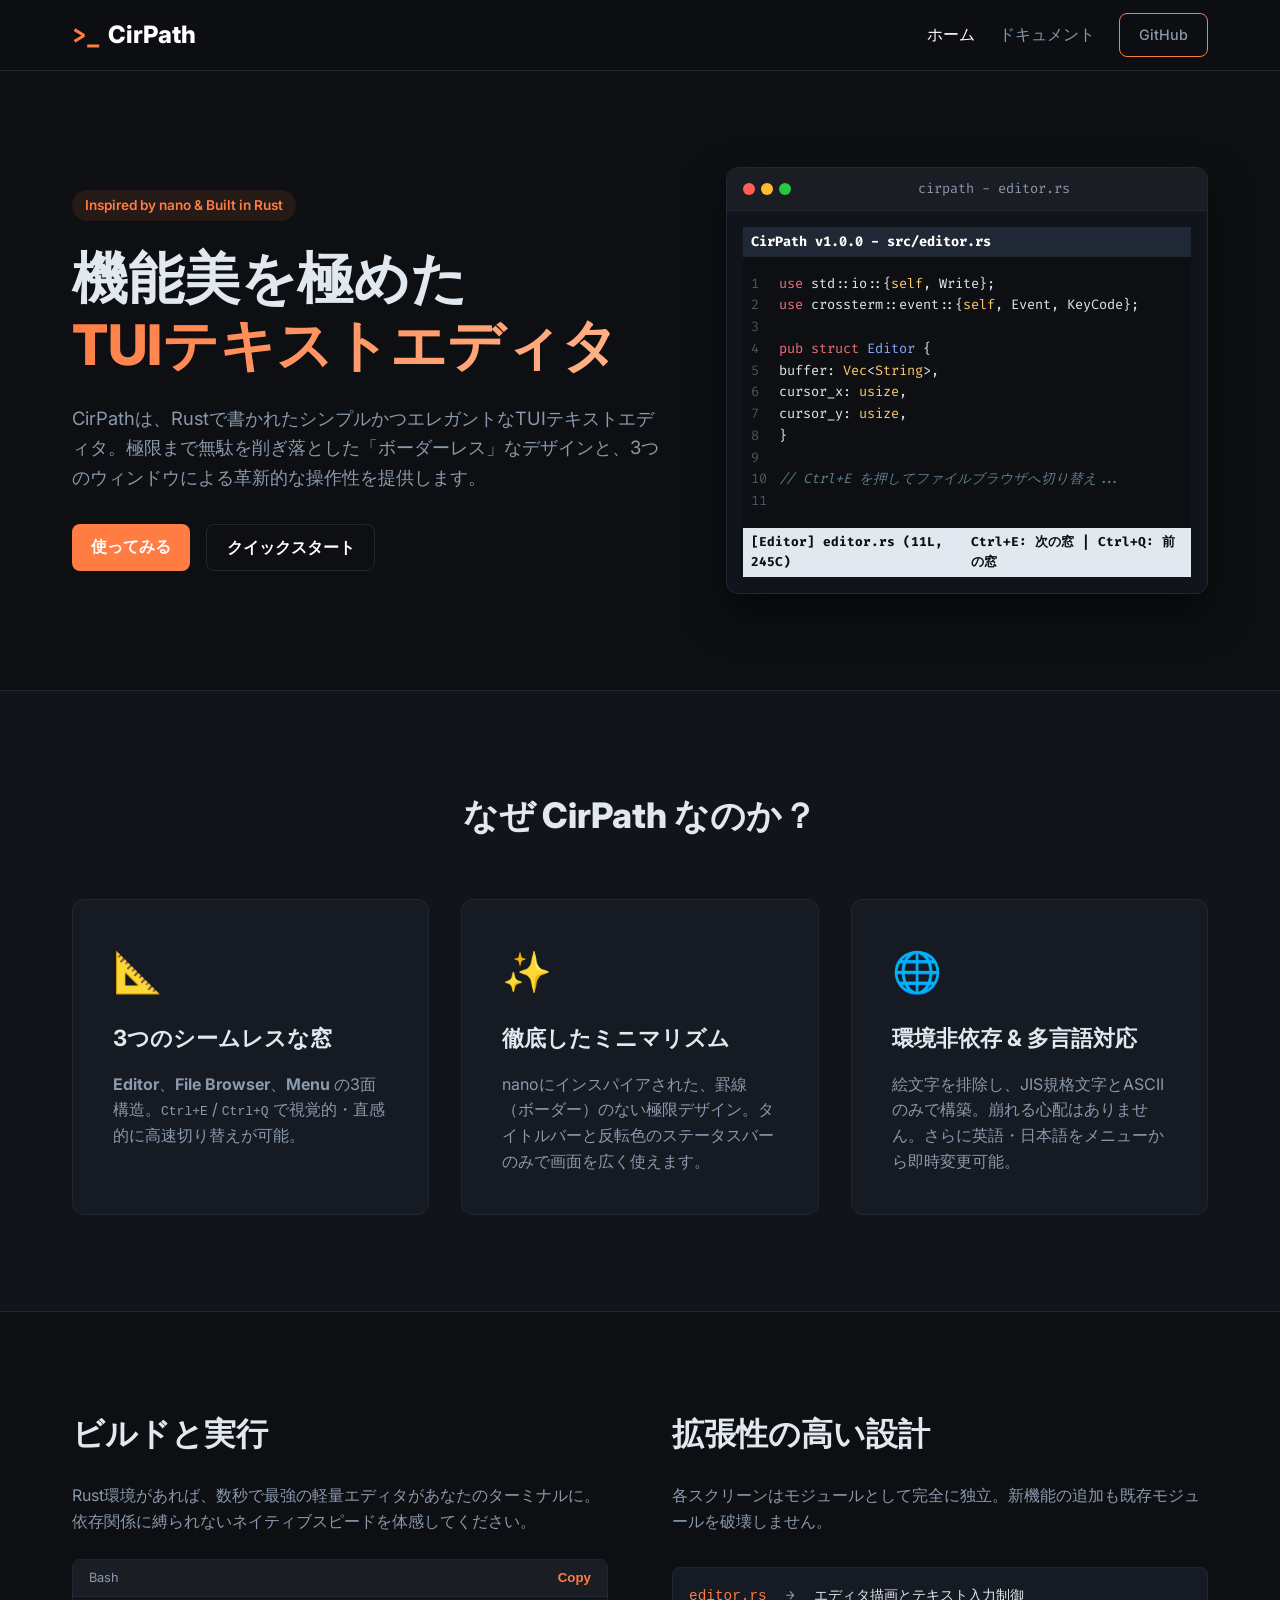
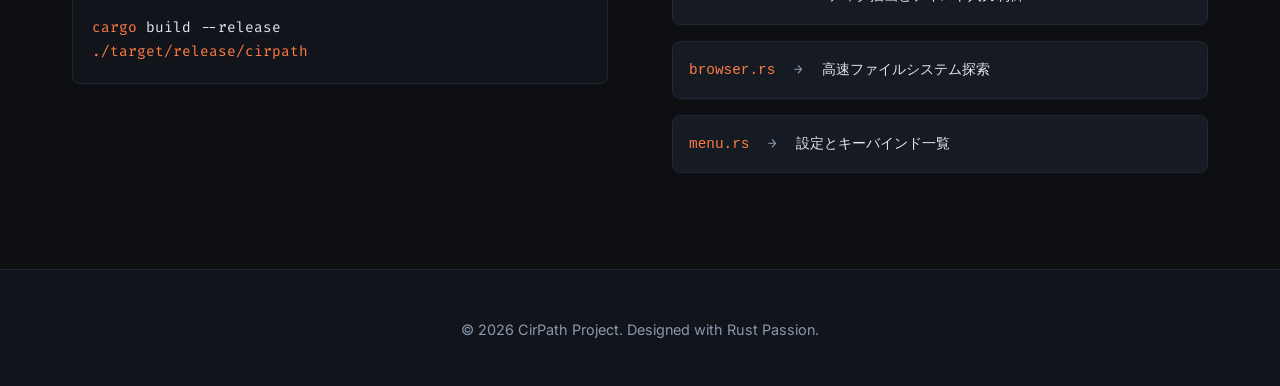
==== docs/index.html @ 00e8f572 "Add static docs site (HTML + CSS) Add a static documentation site for CirPath including landing and " ====
<!doctype html>
<html lang="ja">
    <head>
        <meta charset="UTF-8" />
        <meta name="viewport" content="width=device-width, initial-scale=1.0" />
        <title>CirPath - Minimalist Rust TUI Text Editor</title>
        <link rel="stylesheet" href="style.css" />
        <link rel="preconnect" href="https://fonts.googleapis.com" />
        <link rel="preconnect" href="https://fonts.gstatic.com" crossorigin />
        <link
            href="https://fonts.googleapis.com/css2?family=Fira+Code:wght@400;500;700&family=Inter:wght@300;400;600;800&display=swap"
            rel="stylesheet"
        />
    </head>
    <body>
        <header class="navbar">
            <div class="container nav-container">
                <a href="index.html" class="logo">
                    <span class="logo-accent">>_</span> CirPath
                </a>
                <nav class="nav-links">
                    <a href="index.html" class="active">ホーム</a>
                    <a href="docs.html">ドキュメント</a>
                    <a
                        href="https://github.com"
                        target="_blank"
                        class="btn btn-outline"
                        >GitHub</a
                    >
                </nav>
            </div>
        </header>

        <section class="hero">
            <div class="container hero-grid">
                <div class="hero-content">
                    <span class="badge">Inspired by nano & Built in Rust</span>
                    <h1>
                        機能美を極めた<br /><span class="gradient-text"
                            >TUIテキストエディタ</span
                        >
                    </h1>
                    <p class="hero-sub">
                        CirPathは、Rustで書かれたシンプルかつエレガントなTUIテキストエディタ。極限まで無駄を削ぎ落とした「ボーダーレス」なデザインと、3つのウィンドウによる革新的な操作性を提供します。
                    </p>
                    <div class="hero-buttons">
                        <a href="docs.html" class="btn btn-primary"
                            >使ってみる</a
                        >
                        <a href="#quick-start" class="btn btn-secondary"
                            >クイックスタート</a
                        >
                    </div>
                </div>

                <div class="terminal-mockup">
                    <div class="terminal-header">
                        <span class="dot red"></span>
                        <span class="dot yellow"></span>
                        <span class="dot green"></span>
                        <span class="terminal-title">cirpath - editor.rs</span>
                    </div>
                    <div class="terminal-body">
                        <div class="tui-window active-window">
                            <div class="tui-title-bar">
                                CirPath v1.0.0 - src/editor.rs
                            </div>
                            <div class="tui-content">
                                <span class="ln">1</span>
                                <span class="keyword">use</span> std::io::{<span
                                    class="type"
                                    >self</span
                                >, Write};<br />
                                <span class="ln">2</span>
                                <span class="keyword">use</span>
                                crossterm::event::{<span class="type">self</span
                                >, Event, KeyCode};<br />
                                <span class="ln">3</span> <br />
                                <span class="ln">4</span>
                                <span class="keyword">pub struct</span>
                                <span class="class">Editor</span> {<br />
                                <span class="ln">5</span> buffer:
                                <span class="type">Vec</span>&lt;<span
                                    class="type"
                                    >String</span
                                >&gt;,<br />
                                <span class="ln">6</span> cursor_x:
                                <span class="type">usize</span>,<br />
                                <span class="ln">7</span> cursor_y:
                                <span class="type">usize</span>,<br />
                                <span class="ln">8</span> }<br />
                                <span class="ln">9</span> <br />
                                <span class="ln">10</span
                                ><span class="comment"
                                    >// Ctrl+E
                                    を押してファイルブラウザへ切り替え...</span
                                ><br />
                                <span class="ln">11</span
                                ><span class="cursor"> </span>
                            </div>
                            <div class="tui-status-bar">
                                <span>[Editor] editor.rs (11L, 245C)</span>
                                <span>Ctrl+E: 次の窓 | Ctrl+Q: 前の窓</span>
                            </div>
                        </div>
                    </div>
                </div>
            </div>
        </section>

        <section class="features">
            <div class="container">
                <h2 class="section-title">なぜ CirPath なのか？</h2>
                <div class="features-grid">
                    <div class="feature-card">
                        <div class="feature-icon">📐</div>
                        <h3>3つのシームレスな窓</h3>
                        <p>
                            <strong>Editor</strong>、<strong
                                >File Browser</strong
                            >、<strong>Menu</strong> の3面構造。<code
                                >Ctrl+E</code
                            >
                            /
                            <code>Ctrl+Q</code>
                            で視覚的・直感的に高速切り替えが可能。
                        </p>
                    </div>
                    <div class="feature-card">
                        <div class="feature-icon">✨</div>
                        <h3>徹底したミニマリズム</h3>
                        <p>
                            nanoにインスパイアされた、罫線（ボーダー）のない極限デザイン。タイトルバーと反転色のステータスバーのみで画面を広く使えます。
                        </p>
                    </div>
                    <div class="feature-card">
                        <div class="feature-icon">🌐</div>
                        <h3>環境非依存 & 多言語対応</h3>
                        <p>
                            絵文字を排除し、JIS規格文字とASCIIのみで構築。崩れる心配はありません。さらに英語・日本語をメニューから即時変更可能。
                        </p>
                    </div>
                </div>
            </div>
        </section>

        <section id="quick-start" class="setup-section">
            <div class="container">
                <div class="setup-grid">
                    <div>
                        <h2>ビルドと実行</h2>
                        <p>
                            Rust環境があれば、数秒で最強の軽量エディタがあなたのターミナルに。依存関係に縛られないネイティブスピードを体感してください。
                        </p>
                        <div class="code-block-container">
                            <div class="code-header">
                                <span>Bash</span>
                                <button
                                    class="copy-btn"
                                    onclick="
                                        navigator.clipboard.writeText(
                                            'cargo build --release\n./target/release/cirpath',
                                        )
                                    "
                                >
                                    Copy
                                </button>
                            </div>
                            <pre><code><span class="cmd">cargo</span> build --release
<span class="cmd">./target/release/cirpath</span></code></pre>
                        </div>
                    </div>
                    <div class="arch-info">
                        <h2>拡張性の高い設計</h2>
                        <p>
                            各スクリーンはモジュールとして完全に独立。新機能の追加も既存モジュールを破壊しません。
                        </p>
                        <div class="modules-blueprint">
                            <div class="blueprint-item">
                                <code>editor.rs</code>
                                <span class="arrow">→</span>
                                エディタ描画とテキスト入力制御
                            </div>
                            <div class="blueprint-item">
                                <code>browser.rs</code>
                                <span class="arrow">→</span>
                                高速ファイルシステム探索
                            </div>
                            <div class="blueprint-item">
                                <code>menu.rs</code>
                                <span class="arrow">→</span>
                                設定とキーバインド一覧
                            </div>
                        </div>
                    </div>
                </div>
            </div>
        </section>

        <footer>
            <div class="container footer-content">
                <p>&copy; 2026 CirPath Project. Designed with Rust Passion.</p>
            </div>
        </footer>
    </body>
</html>
---- docs/style.css ----
/* ----------------------------------------------------
   CirPath Premium Theme - Reset & Variables
------------------------------------------------------- */
:root {
    --bg-dark: #0d0f12;
    --bg-card: #161a22;
    --bg-navbar: rgba(13, 15, 18, 0.85);
    --text-main: #e2e8f0;
    --text-muted: #8a99ad;
    --accent-orange: #ff7c43;
    --accent-orange-hover: #ff986c;
    --terminal-black: #11141a;
    --border-color: #212835;
    --kbd-bg: #2d3748;
    --error-red: #e06c75;
}

* {
    box-sizing: border-box;
    margin: 0;
    padding: 0;
}

html {
    scroll-behavior: smooth;
}

body {
    background-color: var(--bg-dark);
    color: var(--text-main);
    font-family:
        "Inter",
        -apple-system,
        BlinkMacSystemFont,
        "Segoe UI",
        Roboto,
        sans-serif;
    line-height: 1.6;
}

.container {
    max-width: 1200px;
    margin: 0 auto;
    padding: 0 2rem;
}

/* ----------------------------------------------------
   Navbar Style
------------------------------------------------------- */
.navbar {
    position: sticky;
    top: 0;
    background-color: var(--bg-navbar);
    backdrop-filter: blur(12px);
    border-bottom: 1px solid var(--border-color);
    z-index: 100;
}

.nav-container {
    display: flex;
    justify-content: space-between;
    align-items: center;
    height: 70px;
}

.logo {
    font-size: 1.5rem;
    font-weight: 800;
    text-decoration: none;
    color: #fff;
    display: flex;
    align-items: center;
    gap: 8px;
}

.logo-accent {
    color: var(--accent-orange);
    font-family: "Fira Code", monospace;
}

.nav-links {
    display: flex;
    align-items: center;
    gap: 1.5rem;
}

.nav-links a {
    text-decoration: none;
    color: var(--text-muted);
    font-weight: 500;
    transition: color 0.3s;
}

.nav-links a:hover,
.nav-links a.active {
    color: #fff;
}

/* Buttons */
.btn {
    padding: 0.6rem 1.2rem;
    border-radius: 8px;
    font-weight: 600;
    text-decoration: none;
    transition: all 0.3s ease;
}

.btn-primary {
    background-color: var(--accent-orange);
    color: #fff;
}

.btn-primary:hover {
    background-color: var(--accent-orange-hover);
    box-shadow: 0 0 15px rgba(255, 124, 67, 0.4);
}

.btn-secondary {
    background-color: transparent;
    color: #fff;
    border: 1px solid var(--border-color);
}

.btn-secondary:hover {
    background-color: rgba(255, 255, 255, 0.05);
}

.btn-outline {
    border: 1px solid var(--accent-orange);
    color: var(--accent-orange);
    font-size: 0.9rem;
}

.btn-outline:hover {
    background-color: var(--accent-orange);
    color: #fff;
}

/* ----------------------------------------------------
   Hero Section
------------------------------------------------------- */
.hero {
    padding: 6rem 0;
}

.hero-grid {
    display: grid;
    grid-template-columns: 1.1fr 0.9fr;
    gap: 4rem;
    align-items: center;
}

.badge {
    display: inline-block;
    padding: 0.3rem 0.8rem;
    background-color: rgba(255, 124, 67, 0.1);
    color: var(--accent-orange);
    border-radius: 50px;
    font-size: 0.85rem;
    font-weight: 600;
    margin-bottom: 1.5rem;
}

.hero-content h1 {
    font-size: 3.5rem;
    font-weight: 800;
    line-height: 1.2;
    margin-bottom: 1.5rem;
}

.gradient-text {
    background: linear-gradient(135deg, var(--accent-orange), #ffb38a);
    -webkit-background-clip: text;
    -webkit-text-fill-color: transparent;
}

.hero-sub {
    font-size: 1.15rem;
    color: var(--text-muted);
    margin-bottom: 2rem;
}

.hero-buttons {
    display: flex;
    gap: 1rem;
}

/* ----------------------------------------------------
   Terminal Mockup (Premium CSS Representation)
------------------------------------------------------- */
.terminal-mockup {
    background-color: var(--terminal-black);
    border-radius: 12px;
    border: 1px solid var(--border-color);
    box-shadow: 0 20px 40px rgba(0, 0, 0, 0.5);
    overflow: hidden;
}

.terminal-header {
    background-color: #1a1d24;
    padding: 10px 16px;
    display: flex;
    align-items: center;
    border-bottom: 1px solid var(--border-color);
}

.dot {
    width: 12px;
    height: 12px;
    border-radius: 50%;
    margin-right: 6px;
}

.dot.red {
    background-color: #ff5f56;
}
.dot.yellow {
    background-color: #ffbd2e;
}
.dot.green {
    background-color: #27c93f;
}

.terminal-title {
    margin-left: auto;
    margin-right: auto;
    font-family: "Fira Code", monospace;
    font-size: 0.85rem;
    color: var(--text-muted);
}

.terminal-body {
    padding: 1rem;
}

/* TUI Screen Emulation */
.tui-window {
    background-color: #0d0f12;
    color: #e2e8f0;
    font-family: "Fira Code", monospace;
    font-size: 0.85rem;
}

.tui-title-bar {
    background-color: #212835;
    padding: 4px 8px;
    color: #fff;
    font-weight: bold;
}

.tui-content {
    padding: 1rem 0.5rem;
    min-height: 220px;
}

.ln {
    color: #4a5568;
    margin-right: 12px;
    user-select: none;
}

.keyword {
    color: #f07178;
}
.type {
    color: #ffcb6b;
}
.class {
    color: #82aaff;
}
.comment {
    color: #5c7e8c;
    font-style: italic;
}
.cursor {
    background-color: #888;
    animation: blink 1s step-end infinite;
}

@keyframes blink {
    50% {
        background-color: transparent;
    }
}

.tui-status-bar {
    background-color: #e2e8f0;
    color: #0d0f12;
    padding: 4px 8px;
    display: flex;
    justify-content: space-between;
    font-size: 0.8rem;
    font-weight: 700;
}

/* ----------------------------------------------------
   Features Section
------------------------------------------------------- */
.features {
    padding: 6rem 0;
    background-color: #11141a;
    border-top: 1px solid var(--border-color);
    border-bottom: 1px solid var(--border-color);
}

.section-title {
    font-size: 2.2rem;
    text-align: center;
    margin-bottom: 3.5rem;
    font-weight: 800;
}

.features-grid {
    display: grid;
    grid-template-columns: repeat(auto-fit, minmax(300px, 1fr));
    gap: 2rem;
}

.feature-card {
    background-color: var(--bg-card);
    border: 1px solid var(--border-color);
    border-radius: 12px;
    padding: 2.5rem;
    transition:
        transform 0.3s,
        border-color 0.3s;
}

.feature-card:hover {
    transform: translateY(-5px);
    border-color: var(--accent-orange);
}

.feature-icon {
    font-size: 2.5rem;
    margin-bottom: 1rem;
}

.feature-card h3 {
    margin-bottom: 1rem;
    font-size: 1.4rem;
}

.feature-card p {
    color: var(--text-muted);
}

/* ----------------------------------------------------
   Setup Section
------------------------------------------------------- */
.setup-section {
    padding: 6rem 0;
}

.setup-grid {
    display: grid;
    grid-template-columns: 1fr 1fr;
    gap: 4rem;
}

.setup-grid h2 {
    font-size: 2rem;
    margin-bottom: 1.5rem;
}

.setup-grid p {
    color: var(--text-muted);
    margin-bottom: 1.5rem;
}

/* Code block styles */
.code-block-container {
    background-color: var(--terminal-black);
    border: 1px solid var(--border-color);
    border-radius: 8px;
    overflow: hidden;
}

.code-header {
    background-color: #1a1d24;
    padding: 8px 16px;
    display: flex;
    justify-content: space-between;
    align-items: center;
    font-size: 0.8rem;
    color: var(--text-muted);
    border-bottom: 1px solid var(--border-color);
}

.copy-btn {
    background: transparent;
    border: none;
    color: var(--accent-orange);
    cursor: pointer;
    font-weight: bold;
}

.code-block-container pre {
    padding: 1.2rem;
    overflow-x: auto;
}

.code-block-container code {
    font-family: "Fira Code", monospace;
    font-size: 0.9rem;
}

.cmd {
    color: var(--accent-orange);
}

/* Blueprint info */
.modules-blueprint {
    display: flex;
    flex-direction: column;
    gap: 1rem;
    margin-top: 2rem;
}

.blueprint-item {
    background-color: var(--bg-card);
    border: 1px solid var(--border-color);
    padding: 1rem;
    border-radius: 8px;
    font-family: "Fira Code", monospace;
    font-size: 0.9rem;
}

.blueprint-item code {
    color: var(--accent-orange);
}

.arrow {
    color: var(--text-muted);
    margin: 0 10px;
}

/* ----------------------------------------------------
   Documentation Layout (docs.html)
------------------------------------------------------- */
.doc-layout {
    display: grid;
    grid-template-columns: 280px 1fr;
    gap: 3rem;
    padding-top: 3rem;
    padding-bottom: 6rem;
}

/* Sidebar */
.sidebar {
    position: sticky;
    top: 100px;
    height: fit-content;
}

.sidebar-box {
    background-color: var(--bg-card);
    border: 1px solid var(--border-color);
    padding: 1.5rem;
    border-radius: 12px;
}

.sidebar-box h3 {
    font-size: 1rem;
    text-transform: uppercase;
    color: var(--text-muted);
    letter-spacing: 1px;
    margin-bottom: 1rem;
}

.sidebar-box ul {
    list-style: none;
}

.sidebar-box li {
    margin-bottom: 0.8rem;
}

.sidebar-box a {
    text-decoration: none;
    color: var(--text-muted);
    transition: color 0.2s;
    font-size: 0.95rem;
}

.sidebar-box a:hover {
    color: var(--accent-orange);
}

/* Doc Content */
.page-title {
    font-size: 2.8rem;
    margin-bottom: 1rem;
    font-weight: 800;
}

.lead-text {
    font-size: 1.2rem;
    color: var(--text-muted);
    margin-bottom: 2rem;
}

.divider {
    border: none;
    border-top: 1px solid var(--border-color);
    margin: 2.5rem 0;
}

.doc-section {
    margin-bottom: 4rem;
}

.doc-section h2 {
    font-size: 1.8rem;
    margin-bottom: 1rem;
    display: flex;
    align-items: center;
    gap: 10px;
}

.doc-section p {
    color: var(--text-muted);
    margin-bottom: 1.5rem;
}

/* Doc Tables */
.table-responsive {
    overflow-x: auto;
    border-radius: 12px;
    border: 1px solid var(--border-color);
    background-color: var(--bg-card);
}

.doc-table {
    width: 100%;
    border-collapse: collapse;
    text-align: left;
    font-size: 0.95rem;
}

.doc-table th {
    background-color: #1a1d24;
    padding: 1rem;
    font-weight: 600;
    color: #fff;
    border-bottom: 1px solid var(--border-color);
}

.doc-table td {
    padding: 1rem;
    border-bottom: 1px solid var(--border-color);
}

.doc-table tr:last-child td {
    border-bottom: none;
}

/* Keyboard styling (KBD) */
kbd {
    background-color: var(--kbd-bg);
    color: #fff;
    border: 1px solid #4a5568;
    border-bottom: 3px solid #1a202c;
    border-radius: 5px;
    padding: 2px 6px;
    font-family: "Fira Code", monospace;
    font-size: 0.85rem;
    display: inline-block;
    box-shadow: 0 1px 0 rgba(0, 0, 0, 0.2);
}

/* Menu Box */
.menu-box {
    background-color: var(--bg-card);
    border: 1px solid var(--border-color);
    border-left: 4px solid var(--accent-orange);
    padding: 1.5rem;
    border-radius: 8px;
    margin-bottom: 1.5rem;
}

.menu-tag {
    font-weight: bold;
    color: var(--accent-orange);
    margin-bottom: 0.5rem;
}

.menu-box ul {
    list-style-type: square;
    padding-left: 1.2rem;
}

.menu-box li {
    margin-bottom: 0.5rem;
}

/* Config & Note */
.config-note {
    background-color: #11141a;
    border: 1px solid var(--border-color);
    padding: 1.5rem;
    border-radius: 8px;
}

.config-note h4 {
    margin-bottom: 0.5rem;
}

.path-block {
    background-color: var(--terminal-black);
    color: var(--accent-orange);
    padding: 0.5rem 1rem;
    border-radius: 5px;
    font-family: "Fira Code", monospace;
    display: inline-block;
    margin-top: 0.5rem;
}

/* Error emulation */
.status-bar-mockup {
    font-family: "Fira Code", monospace;
    padding: 8px 12px;
    font-weight: bold;
    border-radius: 4px;
    margin-bottom: 1rem;
    font-size: 0.85rem;
}

.status-bar-mockup.error-bg {
    background-color: var(--error-red);
    color: #fff;
}

blockquote {
    border-left: 4px solid #4a5568;
    padding-left: 1rem;
    margin: 1.5rem 0;
    color: var(--text-muted);
}

/* ----------------------------------------------------
   Footer Style
------------------------------------------------------- */
footer {
    border-top: 1px solid var(--border-color);
    padding: 3rem 0;
    background-color: var(--terminal-black);
    color: var(--text-muted);
    font-size: 0.9rem;
}

.footer-content {
    text-align: center;
}

/* ----------------------------------------------------
   Responsive Adjustments
------------------------------------------------------- */
@media (max-width: 968px) {
    .hero-grid,
    .setup-grid {
        grid-template-columns: 1fr;
        gap: 3rem;
    }
    .doc-layout {
        grid-template-columns: 1fr;
    }
    .sidebar {
        position: relative;
        top: 0;
    }
}
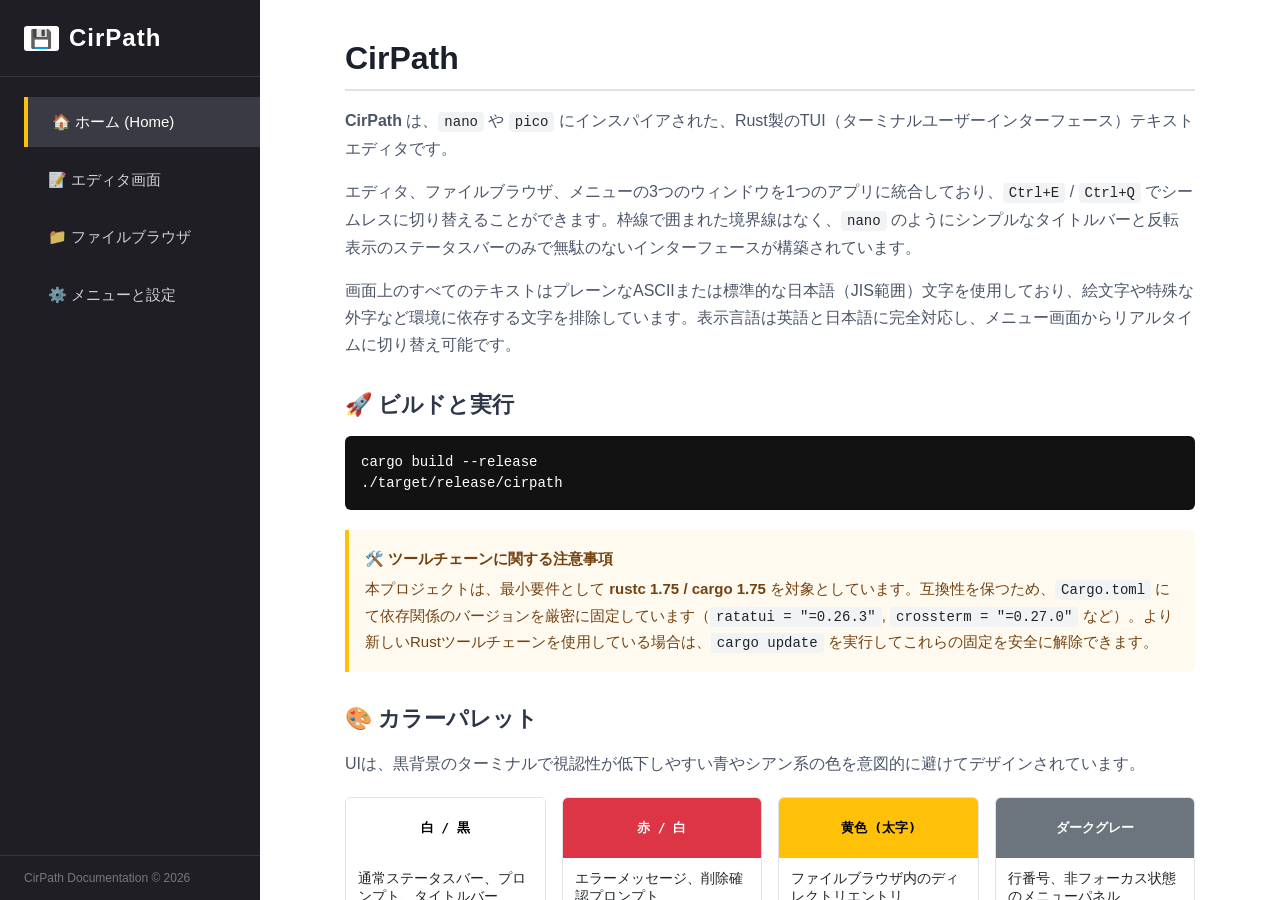
==== commit cbda5212: "Update index.html" ====
--- a/docs/index.html
+++ b/docs/index.html
@@ -1,206 +1,616 @@
-<!doctype html>
+<!DOCTYPE html>
 <html lang="ja">
-    <head>
-        <meta charset="UTF-8" />
-        <meta name="viewport" content="width=device-width, initial-scale=1.0" />
-        <title>CirPath - Minimalist Rust TUI Text Editor</title>
-        <link rel="stylesheet" href="style.css" />
-        <link rel="preconnect" href="https://fonts.googleapis.com" />
-        <link rel="preconnect" href="https://fonts.gstatic.com" crossorigin />
-        <link
-            href="https://fonts.googleapis.com/css2?family=Fira+Code:wght@400;500;700&family=Inter:wght@300;400;600;800&display=swap"
-            rel="stylesheet"
-        />
-    </head>
-    <body>
-        <header class="navbar">
-            <div class="container nav-container">
-                <a href="index.html" class="logo">
-                    <span class="logo-accent">>_</span> CirPath
-                </a>
-                <nav class="nav-links">
-                    <a href="index.html" class="active">ホーム</a>
-                    <a href="docs.html">ドキュメント</a>
-                    <a
-                        href="https://github.com"
-                        target="_blank"
-                        class="btn btn-outline"
-                        >GitHub</a
-                    >
-                </nav>
+<head>
+    <meta charset="UTF-8">
+    <meta name="viewport" content="width=device-width, initial-scale=1.0">
+    <title>CirPath - Rust TUI Text Editor</title>
+    <style>
+        :root {
+            --bg-color: #f8f9fa;
+            --text-color: #212529;
+            --sidebar-bg: #1e1e24;
+            --sidebar-text: #ffffff;
+            --sidebar-active: #3a3a45;
+            --content-bg: #ffffff;
+            --primary-color: #4a5568;
+            --accent-red: #dc3545;
+            --accent-yellow: #ffc107;
+            --border-color: #dee2e6;
+            --code-bg: #f1f3f5;
+            --tui-dark: #121212;
+        }
+
+        * {
+            box-sizing: border-box;
+            margin: 0;
+            padding: 0;
+        }
+
+        body {
+            font-family: -apple-system, BlinkMacSystemFont, "Segoe UI", Roboto, "Helvetica Neue", Arial, "Noto Sans JP", sans-serif;
+            color: var(--text-color);
+            background-color: var(--bg-color);
+            display: flex;
+            height: 100vh;
+            overflow: hidden;
+        }
+
+        /* サイドバーのスタイリング */
+        .sidebar {
+            width: 260px;
+            background-color: var(--sidebar-bg);
+            color: var(--sidebar-text);
+            display: flex;
+            flex-direction: column;
+            flex-shrink: 0;
+        }
+
+        .sidebar-header {
+            padding: 24px;
+            font-size: 24px;
+            font-weight: bold;
+            letter-spacing: 1px;
+            border-bottom: 1px solid rgba(255, 255, 255, 0.1);
+            display: flex;
+            align-items: center;
+            gap: 10px;
+        }
+
+        .sidebar-header span {
+            font-family: monospace;
+            background: #ffffff;
+            color: #000000;
+            padding: 2px 6px;
+            border-radius: 3px;
+            font-size: 18px;
+        }
+
+        .sidebar-menu {
+            list-style: none;
+            padding: 20px 0;
+            flex-grow: 1;
+        }
+
+        .sidebar-item {
+            padding: 12px 24px;
+            cursor: pointer;
+            display: flex;
+            align-items: center;
+            transition: background 0.2s;
+            font-size: 15px;
+            color: rgba(255, 255, 255, 0.8);
+        }
+
+        .sidebar-item:hover {
+            background-color: rgba(255, 255, 255, 0.05);
+            color: #ffffff;
+        }
+
+        .sidebar-item.active {
+            background-color: var(--sidebar-active);
+            color: #ffffff;
+            font-weight: 500;
+            border-left: 4px solid var(--accent-yellow);
+        }
+
+        .sidebar-footer {
+            padding: 15px 24px;
+            font-size: 12px;
+            color: rgba(255, 255, 255, 0.4);
+            border-top: 1px solid rgba(255, 255, 255, 0.1);
+        }
+
+        /* メインコンテンツエリア */
+        .main-content {
+            flex-grow: 1;
+            background-color: var(--content-bg);
+            overflow-y: auto;
+            padding: 40px 60px;
+        }
+
+        .page {
+            display: none;
+            max-width: 850px;
+            margin: 0 auto;
+            animation: fadeIn 0.3s ease;
+        }
+
+        .page.active {
+            display: block;
+        }
+
+        @keyframes fadeIn {
+            from { opacity: 0; transform: translateY(5px); }
+            to { opacity: 1; transform: translateY(0); }
+        }
+
+        /* タイポグラフィ */
+        h1 {
+            font-size: 32px;
+            margin-bottom: 16px;
+            color: #1a202c;
+            border-bottom: 2px solid var(--border-color);
+            padding-bottom: 12px;
+        }
+
+        h2 {
+            font-size: 22px;
+            margin: 32px 0 16px 0;
+            color: #2d3748;
+            display: flex;
+            align-items: center;
+            gap: 8px;
+        }
+
+        p {
+            font-size: 16px;
+            line-height: 1.7;
+            margin-bottom: 16px;
+            color: #4a5568;
+        }
+
+        /* コードブロック */
+        pre {
+            background-color: var(--tui-dark);
+            color: #ffffff;
+            padding: 16px;
+            border-radius: 6px;
+            overflow-x: auto;
+            font-family: "SFMono-Regular", Consolas, "Liberation Mono", Menlo, monospace;
+            font-size: 14px;
+            line-height: 1.5;
+            margin-bottom: 20px;
+            box-shadow: inset 0 1px 3px rgba(0,0,0,0.2);
+        }
+
+        code {
+            font-family: "SFMono-Regular", Consolas, "Liberation Mono", Menlo, monospace;
+            background-color: var(--code-bg);
+            color: #212529;
+            padding: 2px 6px;
+            border-radius: 4px;
+            font-size: 14px;
+        }
+
+        pre code {
+            background-color: transparent;
+            padding: 0;
+            color: inherit;
+        }
+
+        /* テーブルスタイリング */
+        table {
+            width: 100%;
+            border-collapse: collapse;
+            margin: 20px 0 30px 0;
+            font-size: 15px;
+        }
+
+        th, td {
+            padding: 12px 16px;
+            text-align: left;
+            border-bottom: 1px solid var(--border-color);
+        }
+
+        th {
+            background-color: #f8f9fa;
+            font-weight: 600;
+            color: #2d3748;
+        }
+
+        tr:hover {
+            background-color: rgba(0, 0, 0, 0.01);
+        }
+
+        /* コールアウト・ノート */
+        .note {
+            background-color: #fffaf0;
+            border-left: 4px solid var(--accent-yellow);
+            padding: 16px;
+            margin: 20px 0;
+            border-radius: 0 6px 6px 0;
+        }
+
+        .note p {
+            margin-bottom: 0;
+            font-size: 15px;
+            color: #744210;
+        }
+
+        .note-title {
+            font-weight: bold;
+            margin-bottom: 4px !important;
+            color: #744210;
+        }
+
+        /* カラーチップ表示用 */
+        .color-palette-grid {
+            display: grid;
+            grid-template-columns: repeat(auto-fit, minmax(200px, 1fr));
+            gap: 16px;
+            margin: 20px 0;
+        }
+
+        .color-card {
+            border: 1px solid var(--border-color);
+            border-radius: 6px;
+            overflow: hidden;
+            background: #fff;
+        }
+
+        .color-preview {
+            height: 60px;
+            display: flex;
+            align-items: center;
+            justify-content: center;
+            font-family: monospace;
+            font-weight: bold;
+        }
+
+        .color-info {
+            padding: 12px;
+            font-size: 14px;
+        }
+
+        /* リスト */
+        ul, ol {
+            margin-left: 24px;
+            margin-bottom: 16px;
+            color: #4a5568;
+            line-height: 1.7;
+        }
+
+        li {
+            margin-bottom: 8px;
+        }
+
+        /* レスポンシブ対応 */
+        @media (max-width: 768px) {
+            body {
+                flex-direction: column;
+            }
+            .sidebar {
+                width: 100%;
+                height: auto;
+            }
+            .sidebar-menu {
+                display: flex;
+                flex-wrap: wrap;
+                padding: 10px;
+            }
+            .sidebar-item {
+                padding: 8px 16px;
+            }
+            .sidebar-item.active {
+                border-left: none;
+                border-bottom: 3px solid var(--accent-yellow);
+            }
+            .main-content {
+                padding: 20px;
+            }
+        }
+    </style>
+</head>
+<body>
+
+    <!-- 左側サイドバーナビゲーション -->
+    <div class="sidebar">
+        <div class="sidebar-header">
+            <span>💾</span> CirPath
+        </div>
+        <ul class="sidebar-menu">
+            <li class="sidebar-item active" onclick="switchPage('home')">🏠 ホーム (Home)</li>
+            <li class="sidebar-item" onclick="switchPage('editor')">📝 エディタ画面</li>
+            <li class="sidebar-item" onclick="switchPage('browser')">📁 ファイルブラウザ</li>
+            <li class="sidebar-item" onclick="switchPage('menu')">⚙️ メニューと設定</li>
+        </ul>
+        <div class="sidebar-footer">
+            CirPath Documentation &copy; 2026
+        </div>
+    </div>
+
+    <!-- メインコンテンツエリア -->
+    <div class="main-content">
+
+        <!-- ページ 1: ホーム -->
+        <section id="home" class="page active">
+            <h1>CirPath</h1>
+            <p><strong>CirPath</strong> は、<code>nano</code> や <code>pico</code> にインスパイアされた、Rust製のTUI（ターミナルユーザーインターフェース）テキストエディタです。</p>
+            <p>エディタ、ファイルブラウザ、メニューの3つのウィンドウを1つのアプリに統合しており、<code>Ctrl+E</code> / <code>Ctrl+Q</code> でシームレスに切り替えることができます。枠線で囲まれた境界線はなく、<code>nano</code> のようにシンプルなタイトルバーと反転表示のステータスバーのみで無駄のないインターフェースが構築されています。</p>
+            <p>画面上のすべてのテキストはプレーンなASCIIまたは標準的な日本語（JIS範囲）文字を使用しており、絵文字や特殊な外字など環境に依存する文字を排除しています。表示言語は英語と日本語に完全対応し、メニュー画面からリアルタイムに切り替え可能です。</p>
+
+            <h2>🚀 ビルドと実行</h2>
+            <pre><code>cargo build --release
+./target/release/cirpath</code></pre>
+
+            <div class="note">
+                <p class="note-title">🛠️ ツールチェーンに関する注意事項</p>
+                <p>本プロジェクトは、最小要件として <strong>rustc 1.75 / cargo 1.75</strong> を対象としています。互換性を保つため、<code>Cargo.toml</code> にて依存関係のバージョンを厳密に固定しています（<code>ratatui = "=0.26.3"</code>, <code>crossterm = "=0.27.0"</code> など）。より新しいRustツールチェーンを使用している場合は、<code>cargo update</code> を実行してこれらの固定を安全に解除できます。</p>
             </div>
-        </header>
-
-        <section class="hero">
-            <div class="container hero-grid">
-                <div class="hero-content">
-                    <span class="badge">Inspired by nano & Built in Rust</span>
-                    <h1>
-                        機能美を極めた<br /><span class="gradient-text"
-                            >TUIテキストエディタ</span
-                        >
-                    </h1>
-                    <p class="hero-sub">
-                        CirPathは、Rustで書かれたシンプルかつエレガントなTUIテキストエディタ。極限まで無駄を削ぎ落とした「ボーダーレス」なデザインと、3つのウィンドウによる革新的な操作性を提供します。
-                    </p>
-                    <div class="hero-buttons">
-                        <a href="docs.html" class="btn btn-primary"
-                            >使ってみる</a
-                        >
-                        <a href="#quick-start" class="btn btn-secondary"
-                            >クイックスタート</a
-                        >
-                    </div>
+
+            <h2>🎨 カラーパレット</h2>
+            <p>UIは、黒背景のターミナルで視認性が低下しやすい青やシアン系の色を意図的に避けてデザインされています。</p>
+            <div class="color-palette-grid">
+                <div class="color-card">
+                    <div class="color-preview" style="background-color: #ffffff; color: #000000;">白 / 黒</div>
+                    <div class="color-info">通常ステータスバー、プロンプト、タイトルバー</div>
                 </div>
-
-                <div class="terminal-mockup">
-                    <div class="terminal-header">
-                        <span class="dot red"></span>
-                        <span class="dot yellow"></span>
-                        <span class="dot green"></span>
-                        <span class="terminal-title">cirpath - editor.rs</span>
-                    </div>
-                    <div class="terminal-body">
-                        <div class="tui-window active-window">
-                            <div class="tui-title-bar">
-                                CirPath v1.0.0 - src/editor.rs
-                            </div>
-                            <div class="tui-content">
-                                <span class="ln">1</span>
-                                <span class="keyword">use</span> std::io::{<span
-                                    class="type"
-                                    >self</span
-                                >, Write};<br />
-                                <span class="ln">2</span>
-                                <span class="keyword">use</span>
-                                crossterm::event::{<span class="type">self</span
-                                >, Event, KeyCode};<br />
-                                <span class="ln">3</span> <br />
-                                <span class="ln">4</span>
-                                <span class="keyword">pub struct</span>
-                                <span class="class">Editor</span> {<br />
-                                <span class="ln">5</span> buffer:
-                                <span class="type">Vec</span>&lt;<span
-                                    class="type"
-                                    >String</span
-                                >&gt;,<br />
-                                <span class="ln">6</span> cursor_x:
-                                <span class="type">usize</span>,<br />
-                                <span class="ln">7</span> cursor_y:
-                                <span class="type">usize</span>,<br />
-                                <span class="ln">8</span> }<br />
-                                <span class="ln">9</span> <br />
-                                <span class="ln">10</span
-                                ><span class="comment"
-                                    >// Ctrl+E
-                                    を押してファイルブラウザへ切り替え...</span
-                                ><br />
-                                <span class="ln">11</span
-                                ><span class="cursor"> </span>
-                            </div>
-                            <div class="tui-status-bar">
-                                <span>[Editor] editor.rs (11L, 245C)</span>
-                                <span>Ctrl+E: 次の窓 | Ctrl+Q: 前の窓</span>
-                            </div>
-                        </div>
-                    </div>
+                <div class="color-card">
+                    <div class="color-preview" style="background-color: #dc3545; color: #ffffff;">赤 / 白</div>
+                    <div class="color-info">エラーメッセージ、削除確認プロンプト</div>
+                </div>
+                <div class="color-card">
+                    <div class="color-preview" style="background-color: #ffc107; color: #000000; font-weight: bold;">黄色 (太字)</div>
+                    <div class="color-info">ファイルブラウザ内のディレクトリエントリ</div>
+                </div>
+                <div class="color-card">
+                    <div class="color-preview" style="background-color: #6c757d; color: #ffffff;">ダークグレー</div>
+                    <div class="color-info">行番号、非フォーカス状態のメニューパネル</div>
                 </div>
             </div>
+
+            <h2>⚠️ 現在の制限事項</h2>
+            <p>以下の機能は現時点では未実装ですが、既存の <code>editor.rs</code> の構造の上にスムーズに追加できるように設計されています。</p>
+            <ul>
+                <li>複数バッファ / タブ表示</li>
+                <li>シンタックスハイライト</li>
+                <li>元に戻す (Undo) / やり直し (Redo)</li>
+                <li>コピー用のテキスト選択（マーク） - <em>現時点では行全体の切り取り/貼り付け（<code>Ctrl+K</code> / <code>Ctrl+U</code>）のみ対応</em></li>
+            </ul>
         </section>
 
-        <section class="features">
-            <div class="container">
-                <h2 class="section-title">なぜ CirPath なのか？</h2>
-                <div class="features-grid">
-                    <div class="feature-card">
-                        <div class="feature-icon">📐</div>
-                        <h3>3つのシームレスな窓</h3>
-                        <p>
-                            <strong>Editor</strong>、<strong
-                                >File Browser</strong
-                            >、<strong>Menu</strong> の3面構造。<code
-                                >Ctrl+E</code
-                            >
-                            /
-                            <code>Ctrl+Q</code>
-                            で視覚的・直感的に高速切り替えが可能。
-                        </p>
-                    </div>
-                    <div class="feature-card">
-                        <div class="feature-icon">✨</div>
-                        <h3>徹底したミニマリズム</h3>
-                        <p>
-                            nanoにインスパイアされた、罫線（ボーダー）のない極限デザイン。タイトルバーと反転色のステータスバーのみで画面を広く使えます。
-                        </p>
-                    </div>
-                    <div class="feature-card">
-                        <div class="feature-icon">🌐</div>
-                        <h3>環境非依存 & 多言語対応</h3>
-                        <p>
-                            絵文字を排除し、JIS規格文字とASCIIのみで構築。崩れる心配はありません。さらに英語・日本語をメニューから即時変更可能。
-                        </p>
-                    </div>
-                </div>
+        <!-- ページ 2: エディタ -->
+        <section id="editor" class="page">
+            <h1>エディタ画面</h1>
+            <p>エディタの下部には、従来の <code>nano</code> や <code>UW PICO</code> のスタイルを踏襲した「2行×6列のショートカットグリッド」が常時表示されます。これにより、利用可能なコマンドが常に一目で確認できます。</p>
+
+            <h2>🌐 グローバル操作（全画面共通）</h2>
+            <table>
+                <thead>
+                    <tr>
+                        <th style="width: 30%;">キー</th>
+                        <th>アクション</th>
+                    </tr>
+                </thead>
+                <tbody>
+                    <tr>
+                        <td><code>Ctrl+E</code></td>
+                        <td>次のウィンドウへ切り替え（エディタ → ブラウザ → メニュー → エディタ... のサイクル）</td>
+                    </tr>
+                    <tr>
+                        <td><code>Ctrl+Q</code></td>
+                        <td>前のウィンドウへ切り替え</td>
+                    </tr>
+                    <tr>
+                        <td><code>Ctrl+G</code></td>
+                        <td>ヘルプを表示（メニュー内の「キーバインド」カテゴリへダイレクトにジャンプ）</td>
+                    </tr>
+                </tbody>
+            </table>
+
+            <h2>📝 エディタ操作（nano互換機能）</h2>
+            <table>
+                <thead>
+                    <tr>
+                        <th style="width: 30%;">キー</th>
+                        <th>アクション</th>
+                    </tr>
+                </thead>
+                <tbody>
+                    <tr>
+                        <td>表示可能文字</td>
+                        <td>カーソル位置に文字を挿入（日本語等のIME入力の確定処理はOS側で完全に処理されます）</td>
+                    </tr>
+                    <tr>
+                        <td><code>Enter</code></td>
+                        <td>改行を挿入</td>
+                    </tr>
+                    <tr>
+                        <td><code>Backspace</code> / <code>Delete</code></td>
+                        <td>カーソルの前、またはカーソル位置の文字を削除（行の境界を越えた結合に対応）</td>
+                    </tr>
+                    <tr>
+                        <td>矢印キー / <code>Home</code> / <code>End</code></td>
+                        <td>カーソルを移動</td>
+                    </tr>
+                    <tr>
+                        <td><code>Page Up</code> / <code>Page Down</code></td>
+                        <td>ページ単位でスクロール移動</td>
+                    </tr>
+                    <tr>
+                        <td><code>Ctrl+S</code></td>
+                        <td>ファイルを上書き保存</td>
+                    </tr>
+                    <tr>
+                        <td><code>Ctrl+O</code></td>
+                        <td>名前を付けて保存 - ファイル名入力プロンプトを表示 (Write Out)</td>
+                    </tr>
+                    <tr>
+                        <td><code>Ctrl+R</code></td>
+                        <td>カーソル位置に別ファイルの内容を挿入 (Read File)</td>
+                    </tr>
+                    <tr>
+                        <td><code>Ctrl+W</code></td>
+                        <td>検索 (Where Is)。空のプロンプトでEnterを押すと前回の検索をリピートします</td>
+                    </tr>
+                    <tr>
+                        <td><code>Ctrl+\</code></td>
+                        <td>置換 - 検索文字列と置換文字列を入力し、すべての一致箇所を置換</td>
+                    </tr>
+                    <tr>
+                        <td><code>Ctrl+_</code></td>
+                        <td>指定した行番号へジャンプ</td>
+                    </tr>
+                    <tr>
+                        <td><code>Ctrl+K</code></td>
+                        <td>現在の行を切り取り（連続して押すと1つのクリップボードバッファに蓄積）</td>
+                    </tr>
+                    <tr>
+                        <td><code>Ctrl+U</code></td>
+                        <td>最後に切り取ったテキストをカーソル位置に貼り付け (UnCut)</td>
+                    </tr>
+                    <tr>
+                        <td><code>Ctrl+C</code></td>
+                        <td>現在のカーソル位置（行/列）と合計行数をステータスバーに表示</td>
+                    </tr>
+                    <tr>
+                        <td><code>Ctrl+X</code></td>
+                        <td>終了 - 未保存の変更がある場合は確認プロンプトを表示</td>
+                    </tr>
+                    <tr>
+                        <td><code>Esc</code></td>
+                        <td>実行中のプロンプトをキャンセル（検索・置換・保存・行移動・ファイル挿入時）</td>
+                    </tr>
+                </tbody>
+            </table>
+        </section>
+
+        <!-- ページ 3: ファイルブラウザ -->
+        <section id="browser" class="page">
+            <h1>ファイルブラウザ画面</h1>
+            <p>内蔵のファイルブラウザを使用することで、ディレクトリの移動やファイル・フォルダの作成・削除をエディタを閉じることなくスムーズに行えます。</p>
+            <p>項目数が膨大なディレクトリでも、選択項目が常に画面内に収まるようリストが自動的にスクロールします。</p>
+
+            <h2>📁 ファイルブラウザ操作</h2>
+            <table>
+                <thead>
+                    <tr>
+                        <th style="width: 30%;">キー</th>
+                        <th>アクション</th>
+                    </tr>
+                </thead>
+                <tbody>
+                    <tr>
+                        <td><code>Up</code> / <code>Down</code></td>
+                        <td>選択項目の移動</td>
+                    </tr>
+                    <tr>
+                        <td><code>Enter</code> / <code>Right</code></td>
+                        <td>選択したディレクトリに入る、または選択したファイルをエディタで開く</td>
+                    </tr>
+                    <tr>
+                        <td><code>Backspace</code> / <code>Left</code> / <code>u</code></td>
+                        <td>1つ上の親ディレクトリへ移動</td>
+                    </tr>
+                    <tr>
+                        <td><code>g</code></td>
+                        <td>絶対パスまたは相対パスを手動入力して直接ジャンプ（起動時のディレクトリ外も移動可能）</td>
+                    </tr>
+                    <tr>
+                        <td><code>n</code></td>
+                        <td>現在のディレクトリに新しいファイルを作成</td>
+                    </tr>
+                    <tr>
+                        <td><code>N</code> (Shift+n)</td>
+                        <td>現在のディレクトリに新しいフォルダを作成</td>
+                    </tr>
+                    <tr>
+                        <td><code>r</code></td>
+                        <td>選択中のファイルまたはフォルダの名前を変更</td>
+                    </tr>
+                    <tr>
+                        <td><code>d</code></td>
+                        <td>選択中のファイルまたはフォルダを削除（実行前に <code>y</code>/<code>n</code> の確認プロンプトを表示）</td>
+                    </tr>
+                    <tr>
+                        <td><code>Ctrl+H</code></td>
+                        <td>隠しファイル（ドットファイル）の表示 / 非表示を切り替え</td>
+                    </tr>
+                    <tr>
+                        <td><code>Esc</code></td>
+                        <td>実行中のプロンプトをキャンセル（パス入力・新規作成・名前変更時）</td>
+                    </tr>
+                </tbody>
+            </table>
+
+            <div class="note">
+                <p class="note-title">💡 便利なデフォルト機能</p>
+                <p>メニュー設定の<strong>「ファイル選択時にエディタへ自動切り替え (Auto-switch to editor when a file is selected)」</strong>が有効な場合（デフォルト）、ブラウザでファイルを選択してEnterを押すと、自動的にフォーカスがエディタ画面へと移行します。</p>
             </div>
         </section>
 
-        <section id="quick-start" class="setup-section">
-            <div class="container">
-                <div class="setup-grid">
-                    <div>
-                        <h2>ビルドと実行</h2>
-                        <p>
-                            Rust環境があれば、数秒で最強の軽量エディタがあなたのターミナルに。依存関係に縛られないネイティブスピードを体感してください。
-                        </p>
-                        <div class="code-block-container">
-                            <div class="code-header">
-                                <span>Bash</span>
-                                <button
-                                    class="copy-btn"
-                                    onclick="
-                                        navigator.clipboard.writeText(
-                                            'cargo build --release\n./target/release/cirpath',
-                                        )
-                                    "
-                                >
-                                    Copy
-                                </button>
-                            </div>
-                            <pre><code><span class="cmd">cargo</span> build --release
-<span class="cmd">./target/release/cirpath</span></code></pre>
-                        </div>
-                    </div>
-                    <div class="arch-info">
-                        <h2>拡張性の高い設計</h2>
-                        <p>
-                            各スクリーンはモジュールとして完全に独立。新機能の追加も既存モジュールを破壊しません。
-                        </p>
-                        <div class="modules-blueprint">
-                            <div class="blueprint-item">
-                                <code>editor.rs</code>
-                                <span class="arrow">→</span>
-                                エディタ描画とテキスト入力制御
-                            </div>
-                            <div class="blueprint-item">
-                                <code>browser.rs</code>
-                                <span class="arrow">→</span>
-                                高速ファイルシステム探索
-                            </div>
-                            <div class="blueprint-item">
-                                <code>menu.rs</code>
-                                <span class="arrow">→</span>
-                                設定とキーバインド一覧
-                            </div>
-                        </div>
-                    </div>
-                </div>
-            </div>
+        <!-- ページ 4: メニューと設定 -->
+        <section id="menu" class="page">
+            <h1>メニューと設定画面</h1>
+            <p>Wordスタイルにインスパイアされた「2ペイン構成」の設定画面を提供します。左側にカテゴリ、右側に詳細設定項目が並ぶ直感的なレイアウトです。</p>
+            <p>メニューから変更した設定は即座にアプリケーションに反映され、自動的に <code>~/.config/cirpath/config.toml</code> へ保存・永続化されます。</p>
+
+            <h2>⚙️ メニュー画面の操作</h2>
+            <table>
+                <thead>
+                    <tr>
+                        <th style="width: 30%;">キー</th>
+                        <th>アクション</th>
+                    </tr>
+                </thead>
+                <tbody>
+                    <tr>
+                        <td><code>Left</code> / <code>Right</code></td>
+                        <td>左ペイン（カテゴリ選択）と右ペイン（設定詳細）の間でフォーカスを切り替え</td>
+                    </tr>
+                    <tr>
+                        <td><code>Up</code> / <code>Down</code></td>
+                        <td>現在フォーカスされているペイン内での選択項目の移動</td>
+                    </tr>
+                    <tr>
+                        <td><code>Enter</code></td>
+                        <td>左ペインからは右ペインへ移動。右ペインからは選択した設定の適用・トグル切り替え</td>
+                    </tr>
+                </tbody>
+            </table>
+
+            <h2>📂 提供されているカテゴリ</h2>
+            <ul>
+                <li><strong>General (一般):</strong> 表示言語の切り替えなどを行う基本設定</li>
+                <li><strong>Editor (エディタ):</em></strong> エディタの挙動や表示に関する設定</li>
+                <li><strong>File Browser (ファイルブラウザ):</strong> ブラウザの動作やフィルタに関する設定</li>
+                <li><strong>Key Bindings (キーバインド):</strong> すべてのショートカットキーを確認できる完全なリファレンス</li>
+                <li><strong>Config File (設定ファイル):</strong> <code>config.toml</code> をエディタで直接開き、手動で細かく編集可能</li>
+                <li><strong>About (概要):</strong> アプリケーションのバージョン情報やクレジット</li>
+            </ul>
+
+            <h2>🌍 完全な多言語サポート</h2>
+            <p>CirPathは英語と日本語の完全なローカライズ文字列を内蔵しています。ウィンドウタイトル、ステータス、エラー、プロンプトはもちろん、メニューの項目やエディタ最下部のショートカットグリッドに至るまで瞬時に切り替わります。設定は <strong>Menu -> General -> "Switch display language"</strong> から即座に変更可能です。</p>
+
+            <h2>🛠️ 開発者向け：機能の拡張方法</h2>
+            <p>新しい機能を追加する場合は、該当する画面のモジュール（<code>editor.rs</code> / <code>browser.rs</code> / <code>menu.rs</code>）を拡張し、新しい設定項目を <code>Config</code> 構造体へ定義した上で、<code>menu.rs</code> 内の <code>items_for</code> および <code>apply_selection</code> に処理を組み込みます。各画面モジュールは疎結合で自己完結しているため、通常は他のモジュールに影響を与えることなく機能拡張が行えます。</p>
         </section>
 
-        <footer>
-            <div class="container footer-content">
-                <p>&copy; 2026 CirPath Project. Designed with Rust Passion.</p>
-            </div>
-        </footer>
-    </body>
+    </div>
+
+    <!-- JavaScript によるページ切り替え制御 -->
+    <script>
+        function switchPage(pageId) {
+            // すべてのページを非表示にする
+            const pages = document.querySelectorAll('.page');
+            pages.forEach(page => page.classList.remove('active'));
+
+            // すべてのメニューアイテムのアクティブ状態を解除
+            const menuItems = document.querySelectorAll('.sidebar-item');
+            menuItems.forEach(item => item.classList.remove('active'));
+
+            // 対象のページを表示
+            const activePage = document.getElementById(pageId);
+            if (activePage) {
+                activePage.classList.add('active');
+            }
+
+            // クリックされたメニューアイテムをアクティブにする
+            // onclick属性の引数から対応する要素を特定
+            const eventTarget = window.event ? window.event.currentTarget : null;
+            if (eventTarget) {
+                eventTarget.classList.add('active');
+            } else {
+                // フォールバック（イベントオブジェクトがない場合など）
+                const targetIndex = ['home', 'editor', 'browser', 'menu'].indexOf(pageId);
+                if (targetIndex !== -1 && menuItems[targetIndex]) {
+                    menuItems[targetIndex].classList.add('active');
+                }
+            }
+
+            // コンテンツエリアのスクロール位置をトップに戻す
+            document.querySelector('.main-content').scrollTop = 0;
+        }
+    </script>
+</body>
 </html>
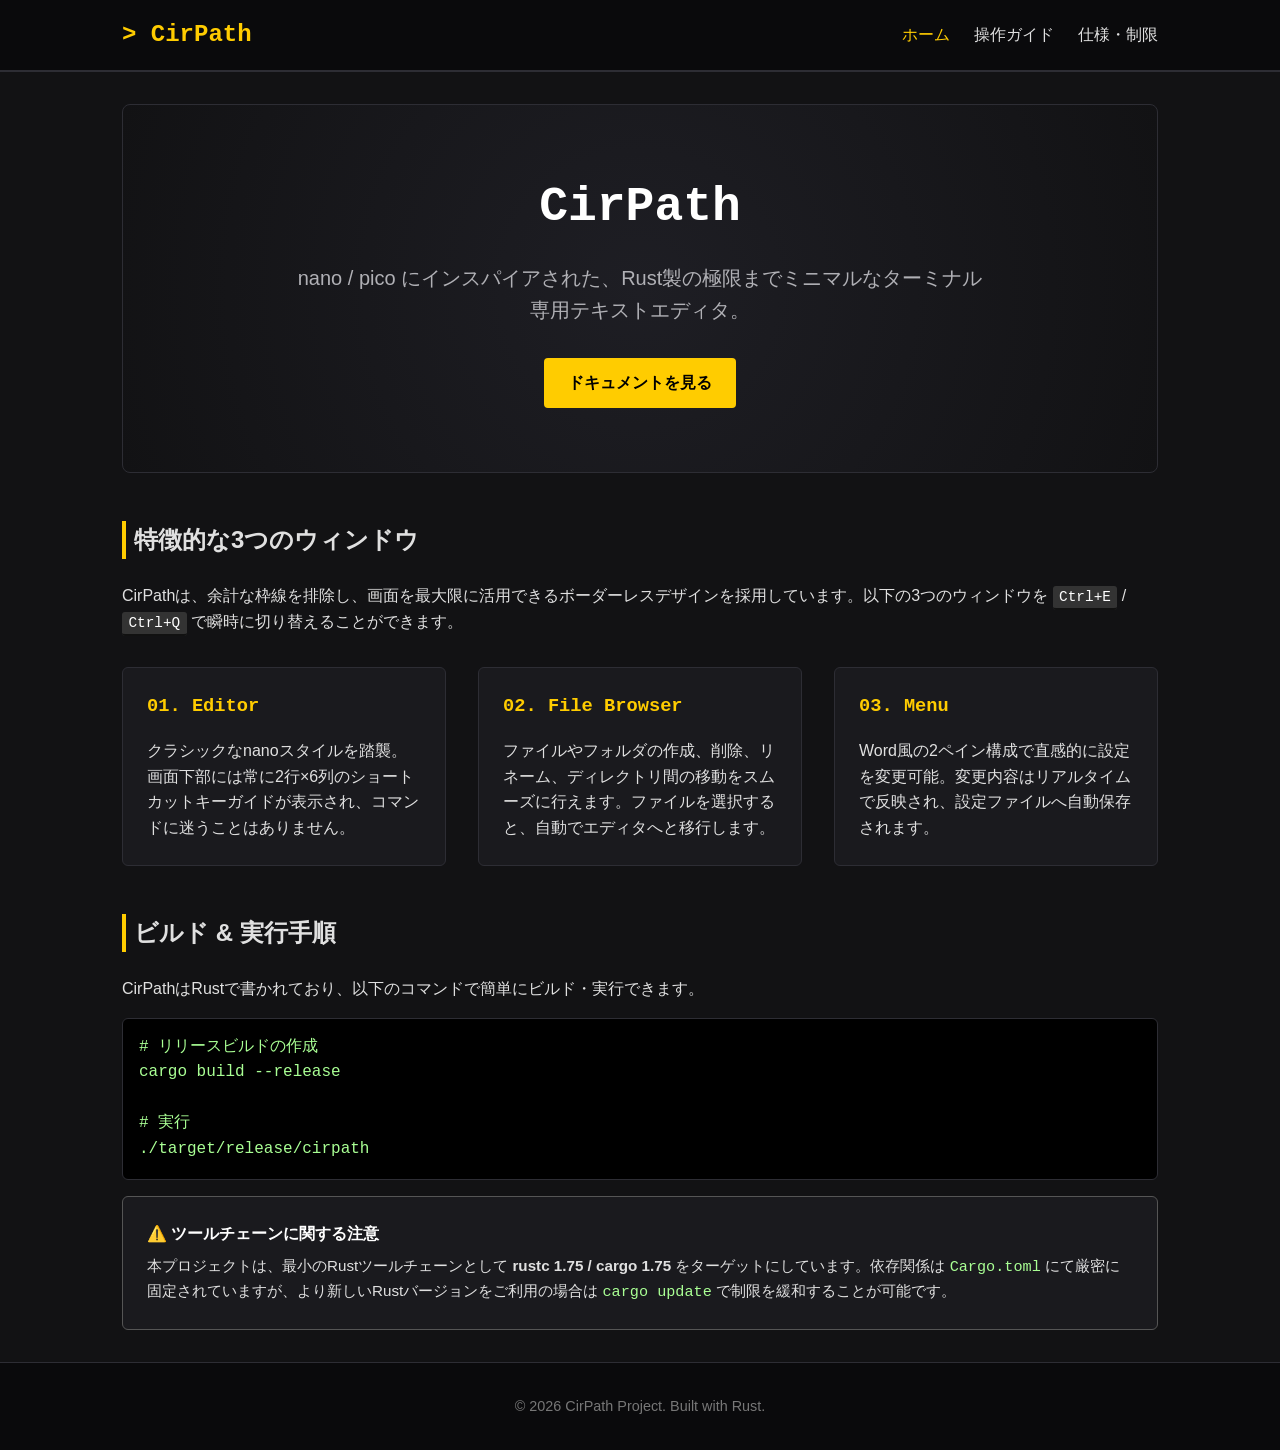
==== commit 422ebf49: "Add about page and refactor docs layout Add a new docs/about.html that documents specifications and " ====
--- a/docs/index.html
+++ b/docs/index.html
@@ -1,616 +1,108 @@
-<!DOCTYPE html>
+<!doctype html>
 <html lang="ja">
-<head>
-    <meta charset="UTF-8">
-    <meta name="viewport" content="width=device-width, initial-scale=1.0">
-    <title>CirPath - Rust TUI Text Editor</title>
-    <style>
-        :root {
-            --bg-color: #f8f9fa;
-            --text-color: #212529;
-            --sidebar-bg: #1e1e24;
-            --sidebar-text: #ffffff;
-            --sidebar-active: #3a3a45;
-            --content-bg: #ffffff;
-            --primary-color: #4a5568;
-            --accent-red: #dc3545;
-            --accent-yellow: #ffc107;
-            --border-color: #dee2e6;
-            --code-bg: #f1f3f5;
-            --tui-dark: #121212;
-        }
+    <head>
+        <meta charset="UTF-8" />
+        <meta name="viewport" content="width=device-width, initial-scale=1.0" />
+        <title>CirPath - Minimalist Rust TUI Text Editor</title>
+        <link rel="stylesheet" href="style.css" />
+    </head>
+    <body>
+        <header>
+            <div class="nav-container">
+                <a href="index.html" class="logo">> CirPath</a>
+                <nav>
+                    <ul>
+                        <li><a href="index.html" class="active">ホーム</a></li>
+                        <li><a href="docs.html">操作ガイド</a></li>
+                        <li><a href="about.html">仕様・制限</a></li>
+                    </ul>
+                </nav>
+            </div>
+        </header>
 
-        * {
-            box-sizing: border-box;
-            margin: 0;
-            padding: 0;
-        }
+        <main>
+            <section class="hero">
+                <h1>CirPath</h1>
+                <p>
+                    nano / pico
+                    にインスパイアされた、Rust製の極限までミニマルなターミナル専用テキストエディタ。
+                </p>
+                <a href="docs.html" class="btn">ドキュメントを見る</a>
+            </section>
 
-        body {
-            font-family: -apple-system, BlinkMacSystemFont, "Segoe UI", Roboto, "Helvetica Neue", Arial, "Noto Sans JP", sans-serif;
-            color: var(--text-color);
-            background-color: var(--bg-color);
-            display: flex;
-            height: 100vh;
-            overflow: hidden;
-        }
+            <section class="features">
+                <h2
+                    style="
+                        margin-bottom: 1.5rem;
+                        border-left: 4px solid var(--accent-yellow);
+                        padding-left: 0.5rem;
+                    "
+                >
+                    特徴的な3つのウィンドウ
+                </h2>
+                <p style="margin-bottom: 2rem">
+                    CirPathは、余計な枠線を排除し、画面を最大限に活用できるボーダーレスデザインを採用しています。以下の3つのウィンドウを
+                    <kbd>Ctrl+E</kbd> /
+                    <kbd>Ctrl+Q</kbd> で瞬時に切り替えることができます。
+                </p>
 
-        /* サイドバーのスタイリング */
-        .sidebar {
-            width: 260px;
-            background-color: var(--sidebar-bg);
-            color: var(--sidebar-text);
-            display: flex;
-            flex-direction: column;
-            flex-shrink: 0;
-        }
+                <div class="grid">
+                    <div class="card">
+                        <h3>01. Editor</h3>
+                        <p>
+                            クラシックなnanoスタイルを踏襲。画面下部には常に2行×6列のショートカットキーガイドが表示され、コマンドに迷うことはありません。
+                        </p>
+                    </div>
+                    <div class="card">
+                        <h3>02. File Browser</h3>
+                        <p>
+                            ファイルやフォルダの作成、削除、リネーム、ディレクトリ間の移動をスムーズに行えます。ファイルを選択すると、自動でエディタへと移行します。
+                        </p>
+                    </div>
+                    <div class="card">
+                        <h3>03. Menu</h3>
+                        <p>
+                            Word風の2ペイン構成で直感的に設定を変更可能。変更内容はリアルタイムで反映され、設定ファイルへ自動保存されます。
+                        </p>
+                    </div>
+                </div>
+            </section>
 
-        .sidebar-header {
-            padding: 24px;
-            font-size: 24px;
-            font-weight: bold;
-            letter-spacing: 1px;
-            border-bottom: 1px solid rgba(255, 255, 255, 0.1);
-            display: flex;
-            align-items: center;
-            gap: 10px;
-        }
+            <section class="build">
+                <h2
+                    style="
+                        margin-bottom: 1.5rem;
+                        border-left: 4px solid var(--accent-yellow);
+                        padding-left: 0.5rem;
+                    "
+                >
+                    ビルド & 実行手順
+                </h2>
+                <p>
+                    CirPathはRustで書かれており、以下のコマンドで簡単にビルド・実行できます。
+                </p>
+                <pre><code># リリースビルドの作成
+cargo build --release
 
-        .sidebar-header span {
-            font-family: monospace;
-            background: #ffffff;
-            color: #000000;
-            padding: 2px 6px;
-            border-radius: 3px;
-            font-size: 18px;
-        }
+# 実行
+./target/release/cirpath</code></pre>
+                <div class="card" style="margin-top: 1rem; border-color: #555">
+                    <h4 style="color: var(--text-light); margin-bottom: 0.5rem">
+                        ⚠️ ツールチェーンに関する注意
+                    </h4>
+                    <p style="font-size: 0.95rem">
+                        本プロジェクトは、最小のRustツールチェーンとして
+                        <strong>rustc 1.75 / cargo 1.75</strong>
+                        をターゲットにしています。依存関係は
+                        <code>Cargo.toml</code>
+                        にて厳密に固定されていますが、より新しいRustバージョンをご利用の場合は
+                        <code>cargo update</code>
+                        で制限を緩和することが可能です。
+                    </p>
+                </div>
+            </section>
+        </main>
 
-        .sidebar-menu {
-            list-style: none;
-            padding: 20px 0;
-            flex-grow: 1;
-        }
-
-        .sidebar-item {
-            padding: 12px 24px;
-            cursor: pointer;
-            display: flex;
-            align-items: center;
-            transition: background 0.2s;
-            font-size: 15px;
-            color: rgba(255, 255, 255, 0.8);
-        }
-
-        .sidebar-item:hover {
-            background-color: rgba(255, 255, 255, 0.05);
-            color: #ffffff;
-        }
-
-        .sidebar-item.active {
-            background-color: var(--sidebar-active);
-            color: #ffffff;
-            font-weight: 500;
-            border-left: 4px solid var(--accent-yellow);
-        }
-
-        .sidebar-footer {
-            padding: 15px 24px;
-            font-size: 12px;
-            color: rgba(255, 255, 255, 0.4);
-            border-top: 1px solid rgba(255, 255, 255, 0.1);
-        }
-
-        /* メインコンテンツエリア */
-        .main-content {
-            flex-grow: 1;
-            background-color: var(--content-bg);
-            overflow-y: auto;
-            padding: 40px 60px;
-        }
-
-        .page {
-            display: none;
-            max-width: 850px;
-            margin: 0 auto;
-            animation: fadeIn 0.3s ease;
-        }
-
-        .page.active {
-            display: block;
-        }
-
-        @keyframes fadeIn {
-            from { opacity: 0; transform: translateY(5px); }
-            to { opacity: 1; transform: translateY(0); }
-        }
-
-        /* タイポグラフィ */
-        h1 {
-            font-size: 32px;
-            margin-bottom: 16px;
-            color: #1a202c;
-            border-bottom: 2px solid var(--border-color);
-            padding-bottom: 12px;
-        }
-
-        h2 {
-            font-size: 22px;
-            margin: 32px 0 16px 0;
-            color: #2d3748;
-            display: flex;
-            align-items: center;
-            gap: 8px;
-        }
-
-        p {
-            font-size: 16px;
-            line-height: 1.7;
-            margin-bottom: 16px;
-            color: #4a5568;
-        }
-
-        /* コードブロック */
-        pre {
-            background-color: var(--tui-dark);
-            color: #ffffff;
-            padding: 16px;
-            border-radius: 6px;
-            overflow-x: auto;
-            font-family: "SFMono-Regular", Consolas, "Liberation Mono", Menlo, monospace;
-            font-size: 14px;
-            line-height: 1.5;
-            margin-bottom: 20px;
-            box-shadow: inset 0 1px 3px rgba(0,0,0,0.2);
-        }
-
-        code {
-            font-family: "SFMono-Regular", Consolas, "Liberation Mono", Menlo, monospace;
-            background-color: var(--code-bg);
-            color: #212529;
-            padding: 2px 6px;
-            border-radius: 4px;
-            font-size: 14px;
-        }
-
-        pre code {
-            background-color: transparent;
-            padding: 0;
-            color: inherit;
-        }
-
-        /* テーブルスタイリング */
-        table {
-            width: 100%;
-            border-collapse: collapse;
-            margin: 20px 0 30px 0;
-            font-size: 15px;
-        }
-
-        th, td {
-            padding: 12px 16px;
-            text-align: left;
-            border-bottom: 1px solid var(--border-color);
-        }
-
-        th {
-            background-color: #f8f9fa;
-            font-weight: 600;
-            color: #2d3748;
-        }
-
-        tr:hover {
-            background-color: rgba(0, 0, 0, 0.01);
-        }
-
-        /* コールアウト・ノート */
-        .note {
-            background-color: #fffaf0;
-            border-left: 4px solid var(--accent-yellow);
-            padding: 16px;
-            margin: 20px 0;
-            border-radius: 0 6px 6px 0;
-        }
-
-        .note p {
-            margin-bottom: 0;
-            font-size: 15px;
-            color: #744210;
-        }
-
-        .note-title {
-            font-weight: bold;
-            margin-bottom: 4px !important;
-            color: #744210;
-        }
-
-        /* カラーチップ表示用 */
-        .color-palette-grid {
-            display: grid;
-            grid-template-columns: repeat(auto-fit, minmax(200px, 1fr));
-            gap: 16px;
-            margin: 20px 0;
-        }
-
-        .color-card {
-            border: 1px solid var(--border-color);
-            border-radius: 6px;
-            overflow: hidden;
-            background: #fff;
-        }
-
-        .color-preview {
-            height: 60px;
-            display: flex;
-            align-items: center;
-            justify-content: center;
-            font-family: monospace;
-            font-weight: bold;
-        }
-
-        .color-info {
-            padding: 12px;
-            font-size: 14px;
-        }
-
-        /* リスト */
-        ul, ol {
-            margin-left: 24px;
-            margin-bottom: 16px;
-            color: #4a5568;
-            line-height: 1.7;
-        }
-
-        li {
-            margin-bottom: 8px;
-        }
-
-        /* レスポンシブ対応 */
-        @media (max-width: 768px) {
-            body {
-                flex-direction: column;
-            }
-            .sidebar {
-                width: 100%;
-                height: auto;
-            }
-            .sidebar-menu {
-                display: flex;
-                flex-wrap: wrap;
-                padding: 10px;
-            }
-            .sidebar-item {
-                padding: 8px 16px;
-            }
-            .sidebar-item.active {
-                border-left: none;
-                border-bottom: 3px solid var(--accent-yellow);
-            }
-            .main-content {
-                padding: 20px;
-            }
-        }
-    </style>
-</head>
-<body>
-
-    <!-- 左側サイドバーナビゲーション -->
-    <div class="sidebar">
-        <div class="sidebar-header">
-            <span>💾</span> CirPath
-        </div>
-        <ul class="sidebar-menu">
-            <li class="sidebar-item active" onclick="switchPage('home')">🏠 ホーム (Home)</li>
-            <li class="sidebar-item" onclick="switchPage('editor')">📝 エディタ画面</li>
-            <li class="sidebar-item" onclick="switchPage('browser')">📁 ファイルブラウザ</li>
-            <li class="sidebar-item" onclick="switchPage('menu')">⚙️ メニューと設定</li>
-        </ul>
-        <div class="sidebar-footer">
-            CirPath Documentation &copy; 2026
-        </div>
-    </div>
-
-    <!-- メインコンテンツエリア -->
-    <div class="main-content">
-
-        <!-- ページ 1: ホーム -->
-        <section id="home" class="page active">
-            <h1>CirPath</h1>
-            <p><strong>CirPath</strong> は、<code>nano</code> や <code>pico</code> にインスパイアされた、Rust製のTUI（ターミナルユーザーインターフェース）テキストエディタです。</p>
-            <p>エディタ、ファイルブラウザ、メニューの3つのウィンドウを1つのアプリに統合しており、<code>Ctrl+E</code> / <code>Ctrl+Q</code> でシームレスに切り替えることができます。枠線で囲まれた境界線はなく、<code>nano</code> のようにシンプルなタイトルバーと反転表示のステータスバーのみで無駄のないインターフェースが構築されています。</p>
-            <p>画面上のすべてのテキストはプレーンなASCIIまたは標準的な日本語（JIS範囲）文字を使用しており、絵文字や特殊な外字など環境に依存する文字を排除しています。表示言語は英語と日本語に完全対応し、メニュー画面からリアルタイムに切り替え可能です。</p>
-
-            <h2>🚀 ビルドと実行</h2>
-            <pre><code>cargo build --release
-./target/release/cirpath</code></pre>
-
-            <div class="note">
-                <p class="note-title">🛠️ ツールチェーンに関する注意事項</p>
-                <p>本プロジェクトは、最小要件として <strong>rustc 1.75 / cargo 1.75</strong> を対象としています。互換性を保つため、<code>Cargo.toml</code> にて依存関係のバージョンを厳密に固定しています（<code>ratatui = "=0.26.3"</code>, <code>crossterm = "=0.27.0"</code> など）。より新しいRustツールチェーンを使用している場合は、<code>cargo update</code> を実行してこれらの固定を安全に解除できます。</p>
-            </div>
-
-            <h2>🎨 カラーパレット</h2>
-            <p>UIは、黒背景のターミナルで視認性が低下しやすい青やシアン系の色を意図的に避けてデザインされています。</p>
-            <div class="color-palette-grid">
-                <div class="color-card">
-                    <div class="color-preview" style="background-color: #ffffff; color: #000000;">白 / 黒</div>
-                    <div class="color-info">通常ステータスバー、プロンプト、タイトルバー</div>
-                </div>
-                <div class="color-card">
-                    <div class="color-preview" style="background-color: #dc3545; color: #ffffff;">赤 / 白</div>
-                    <div class="color-info">エラーメッセージ、削除確認プロンプト</div>
-                </div>
-                <div class="color-card">
-                    <div class="color-preview" style="background-color: #ffc107; color: #000000; font-weight: bold;">黄色 (太字)</div>
-                    <div class="color-info">ファイルブラウザ内のディレクトリエントリ</div>
-                </div>
-                <div class="color-card">
-                    <div class="color-preview" style="background-color: #6c757d; color: #ffffff;">ダークグレー</div>
-                    <div class="color-info">行番号、非フォーカス状態のメニューパネル</div>
-                </div>
-            </div>
-
-            <h2>⚠️ 現在の制限事項</h2>
-            <p>以下の機能は現時点では未実装ですが、既存の <code>editor.rs</code> の構造の上にスムーズに追加できるように設計されています。</p>
-            <ul>
-                <li>複数バッファ / タブ表示</li>
-                <li>シンタックスハイライト</li>
-                <li>元に戻す (Undo) / やり直し (Redo)</li>
-                <li>コピー用のテキスト選択（マーク） - <em>現時点では行全体の切り取り/貼り付け（<code>Ctrl+K</code> / <code>Ctrl+U</code>）のみ対応</em></li>
-            </ul>
-        </section>
-
-        <!-- ページ 2: エディタ -->
-        <section id="editor" class="page">
-            <h1>エディタ画面</h1>
-            <p>エディタの下部には、従来の <code>nano</code> や <code>UW PICO</code> のスタイルを踏襲した「2行×6列のショートカットグリッド」が常時表示されます。これにより、利用可能なコマンドが常に一目で確認できます。</p>
-
-            <h2>🌐 グローバル操作（全画面共通）</h2>
-            <table>
-                <thead>
-                    <tr>
-                        <th style="width: 30%;">キー</th>
-                        <th>アクション</th>
-                    </tr>
-                </thead>
-                <tbody>
-                    <tr>
-                        <td><code>Ctrl+E</code></td>
-                        <td>次のウィンドウへ切り替え（エディタ → ブラウザ → メニュー → エディタ... のサイクル）</td>
-                    </tr>
-                    <tr>
-                        <td><code>Ctrl+Q</code></td>
-                        <td>前のウィンドウへ切り替え</td>
-                    </tr>
-                    <tr>
-                        <td><code>Ctrl+G</code></td>
-                        <td>ヘルプを表示（メニュー内の「キーバインド」カテゴリへダイレクトにジャンプ）</td>
-                    </tr>
-                </tbody>
-            </table>
-
-            <h2>📝 エディタ操作（nano互換機能）</h2>
-            <table>
-                <thead>
-                    <tr>
-                        <th style="width: 30%;">キー</th>
-                        <th>アクション</th>
-                    </tr>
-                </thead>
-                <tbody>
-                    <tr>
-                        <td>表示可能文字</td>
-                        <td>カーソル位置に文字を挿入（日本語等のIME入力の確定処理はOS側で完全に処理されます）</td>
-                    </tr>
-                    <tr>
-                        <td><code>Enter</code></td>
-                        <td>改行を挿入</td>
-                    </tr>
-                    <tr>
-                        <td><code>Backspace</code> / <code>Delete</code></td>
-                        <td>カーソルの前、またはカーソル位置の文字を削除（行の境界を越えた結合に対応）</td>
-                    </tr>
-                    <tr>
-                        <td>矢印キー / <code>Home</code> / <code>End</code></td>
-                        <td>カーソルを移動</td>
-                    </tr>
-                    <tr>
-                        <td><code>Page Up</code> / <code>Page Down</code></td>
-                        <td>ページ単位でスクロール移動</td>
-                    </tr>
-                    <tr>
-                        <td><code>Ctrl+S</code></td>
-                        <td>ファイルを上書き保存</td>
-                    </tr>
-                    <tr>
-                        <td><code>Ctrl+O</code></td>
-                        <td>名前を付けて保存 - ファイル名入力プロンプトを表示 (Write Out)</td>
-                    </tr>
-                    <tr>
-                        <td><code>Ctrl+R</code></td>
-                        <td>カーソル位置に別ファイルの内容を挿入 (Read File)</td>
-                    </tr>
-                    <tr>
-                        <td><code>Ctrl+W</code></td>
-                        <td>検索 (Where Is)。空のプロンプトでEnterを押すと前回の検索をリピートします</td>
-                    </tr>
-                    <tr>
-                        <td><code>Ctrl+\</code></td>
-                        <td>置換 - 検索文字列と置換文字列を入力し、すべての一致箇所を置換</td>
-                    </tr>
-                    <tr>
-                        <td><code>Ctrl+_</code></td>
-                        <td>指定した行番号へジャンプ</td>
-                    </tr>
-                    <tr>
-                        <td><code>Ctrl+K</code></td>
-                        <td>現在の行を切り取り（連続して押すと1つのクリップボードバッファに蓄積）</td>
-                    </tr>
-                    <tr>
-                        <td><code>Ctrl+U</code></td>
-                        <td>最後に切り取ったテキストをカーソル位置に貼り付け (UnCut)</td>
-                    </tr>
-                    <tr>
-                        <td><code>Ctrl+C</code></td>
-                        <td>現在のカーソル位置（行/列）と合計行数をステータスバーに表示</td>
-                    </tr>
-                    <tr>
-                        <td><code>Ctrl+X</code></td>
-                        <td>終了 - 未保存の変更がある場合は確認プロンプトを表示</td>
-                    </tr>
-                    <tr>
-                        <td><code>Esc</code></td>
-                        <td>実行中のプロンプトをキャンセル（検索・置換・保存・行移動・ファイル挿入時）</td>
-                    </tr>
-                </tbody>
-            </table>
-        </section>
-
-        <!-- ページ 3: ファイルブラウザ -->
-        <section id="browser" class="page">
-            <h1>ファイルブラウザ画面</h1>
-            <p>内蔵のファイルブラウザを使用することで、ディレクトリの移動やファイル・フォルダの作成・削除をエディタを閉じることなくスムーズに行えます。</p>
-            <p>項目数が膨大なディレクトリでも、選択項目が常に画面内に収まるようリストが自動的にスクロールします。</p>
-
-            <h2>📁 ファイルブラウザ操作</h2>
-            <table>
-                <thead>
-                    <tr>
-                        <th style="width: 30%;">キー</th>
-                        <th>アクション</th>
-                    </tr>
-                </thead>
-                <tbody>
-                    <tr>
-                        <td><code>Up</code> / <code>Down</code></td>
-                        <td>選択項目の移動</td>
-                    </tr>
-                    <tr>
-                        <td><code>Enter</code> / <code>Right</code></td>
-                        <td>選択したディレクトリに入る、または選択したファイルをエディタで開く</td>
-                    </tr>
-                    <tr>
-                        <td><code>Backspace</code> / <code>Left</code> / <code>u</code></td>
-                        <td>1つ上の親ディレクトリへ移動</td>
-                    </tr>
-                    <tr>
-                        <td><code>g</code></td>
-                        <td>絶対パスまたは相対パスを手動入力して直接ジャンプ（起動時のディレクトリ外も移動可能）</td>
-                    </tr>
-                    <tr>
-                        <td><code>n</code></td>
-                        <td>現在のディレクトリに新しいファイルを作成</td>
-                    </tr>
-                    <tr>
-                        <td><code>N</code> (Shift+n)</td>
-                        <td>現在のディレクトリに新しいフォルダを作成</td>
-                    </tr>
-                    <tr>
-                        <td><code>r</code></td>
-                        <td>選択中のファイルまたはフォルダの名前を変更</td>
-                    </tr>
-                    <tr>
-                        <td><code>d</code></td>
-                        <td>選択中のファイルまたはフォルダを削除（実行前に <code>y</code>/<code>n</code> の確認プロンプトを表示）</td>
-                    </tr>
-                    <tr>
-                        <td><code>Ctrl+H</code></td>
-                        <td>隠しファイル（ドットファイル）の表示 / 非表示を切り替え</td>
-                    </tr>
-                    <tr>
-                        <td><code>Esc</code></td>
-                        <td>実行中のプロンプトをキャンセル（パス入力・新規作成・名前変更時）</td>
-                    </tr>
-                </tbody>
-            </table>
-
-            <div class="note">
-                <p class="note-title">💡 便利なデフォルト機能</p>
-                <p>メニュー設定の<strong>「ファイル選択時にエディタへ自動切り替え (Auto-switch to editor when a file is selected)」</strong>が有効な場合（デフォルト）、ブラウザでファイルを選択してEnterを押すと、自動的にフォーカスがエディタ画面へと移行します。</p>
-            </div>
-        </section>
-
-        <!-- ページ 4: メニューと設定 -->
-        <section id="menu" class="page">
-            <h1>メニューと設定画面</h1>
-            <p>Wordスタイルにインスパイアされた「2ペイン構成」の設定画面を提供します。左側にカテゴリ、右側に詳細設定項目が並ぶ直感的なレイアウトです。</p>
-            <p>メニューから変更した設定は即座にアプリケーションに反映され、自動的に <code>~/.config/cirpath/config.toml</code> へ保存・永続化されます。</p>
-
-            <h2>⚙️ メニュー画面の操作</h2>
-            <table>
-                <thead>
-                    <tr>
-                        <th style="width: 30%;">キー</th>
-                        <th>アクション</th>
-                    </tr>
-                </thead>
-                <tbody>
-                    <tr>
-                        <td><code>Left</code> / <code>Right</code></td>
-                        <td>左ペイン（カテゴリ選択）と右ペイン（設定詳細）の間でフォーカスを切り替え</td>
-                    </tr>
-                    <tr>
-                        <td><code>Up</code> / <code>Down</code></td>
-                        <td>現在フォーカスされているペイン内での選択項目の移動</td>
-                    </tr>
-                    <tr>
-                        <td><code>Enter</code></td>
-                        <td>左ペインからは右ペインへ移動。右ペインからは選択した設定の適用・トグル切り替え</td>
-                    </tr>
-                </tbody>
-            </table>
-
-            <h2>📂 提供されているカテゴリ</h2>
-            <ul>
-                <li><strong>General (一般):</strong> 表示言語の切り替えなどを行う基本設定</li>
-                <li><strong>Editor (エディタ):</em></strong> エディタの挙動や表示に関する設定</li>
-                <li><strong>File Browser (ファイルブラウザ):</strong> ブラウザの動作やフィルタに関する設定</li>
-                <li><strong>Key Bindings (キーバインド):</strong> すべてのショートカットキーを確認できる完全なリファレンス</li>
-                <li><strong>Config File (設定ファイル):</strong> <code>config.toml</code> をエディタで直接開き、手動で細かく編集可能</li>
-                <li><strong>About (概要):</strong> アプリケーションのバージョン情報やクレジット</li>
-            </ul>
-
-            <h2>🌍 完全な多言語サポート</h2>
-            <p>CirPathは英語と日本語の完全なローカライズ文字列を内蔵しています。ウィンドウタイトル、ステータス、エラー、プロンプトはもちろん、メニューの項目やエディタ最下部のショートカットグリッドに至るまで瞬時に切り替わります。設定は <strong>Menu -> General -> "Switch display language"</strong> から即座に変更可能です。</p>
-
-            <h2>🛠️ 開発者向け：機能の拡張方法</h2>
-            <p>新しい機能を追加する場合は、該当する画面のモジュール（<code>editor.rs</code> / <code>browser.rs</code> / <code>menu.rs</code>）を拡張し、新しい設定項目を <code>Config</code> 構造体へ定義した上で、<code>menu.rs</code> 内の <code>items_for</code> および <code>apply_selection</code> に処理を組み込みます。各画面モジュールは疎結合で自己完結しているため、通常は他のモジュールに影響を与えることなく機能拡張が行えます。</p>
-        </section>
-
-    </div>
-
-    <!-- JavaScript によるページ切り替え制御 -->
-    <script>
-        function switchPage(pageId) {
-            // すべてのページを非表示にする
-            const pages = document.querySelectorAll('.page');
-            pages.forEach(page => page.classList.remove('active'));
-
-            // すべてのメニューアイテムのアクティブ状態を解除
-            const menuItems = document.querySelectorAll('.sidebar-item');
-            menuItems.forEach(item => item.classList.remove('active'));
-
-            // 対象のページを表示
-            const activePage = document.getElementById(pageId);
-            if (activePage) {
-                activePage.classList.add('active');
-            }
-
-            // クリックされたメニューアイテムをアクティブにする
-            // onclick属性の引数から対応する要素を特定
-            const eventTarget = window.event ? window.event.currentTarget : null;
-            if (eventTarget) {
-                eventTarget.classList.add('active');
-            } else {
-                // フォールバック（イベントオブジェクトがない場合など）
-                const targetIndex = ['home', 'editor', 'browser', 'menu'].indexOf(pageId);
-                if (targetIndex !== -1 && menuItems[targetIndex]) {
-                    menuItems[targetIndex].classList.add('active');
-                }
-            }
-
-            // コンテンツエリアのスクロール位置をトップに戻す
-            document.querySelector('.main-content').scrollTop = 0;
-        }
-    </script>
-</body>
+        <footer>&copy; 2026 CirPath Project. Built with Rust.</footer>
+    </body>
 </html>
--- a/docs/style.css
+++ b/docs/style.css
@@ -0,0 +1,211 @@
+/* style.css */
+:root {
+    --bg-color: #121214;
+    --card-bg: #1a1a1e;
+    --text-color: #e0e0e0;
+    --text-light: #ffffff;
+    --accent-yellow: #ffcc00;
+    --accent-red: #ff4d4d;
+    --border-color: #2d2d34;
+    --font-mono: "Courier New", Courier, monospace;
+}
+
+* {
+    box-sizing: border-box;
+    margin: 0;
+    padding: 0;
+}
+
+body {
+    background-color: var(--bg-color);
+    color: var(--text-color);
+    font-family:
+        -apple-system, BlinkMacSystemFont, "Segoe UI", Roboto, "Helvetica Neue",
+        Arial, sans-serif;
+    line-height: 1.6;
+}
+
+header {
+    background-color: #0a0a0c;
+    border-bottom: 2px solid var(--border-color);
+    position: sticky;
+    top: 0;
+    z-index: 100;
+}
+
+.nav-container {
+    max-width: 1100px;
+    margin: 0 auto;
+    display: flex;
+    justify-content: space-between;
+    align-items: center;
+    padding: 1rem 2rem;
+}
+
+.logo {
+    font-family: var(--font-mono);
+    font-size: 1.5rem;
+    font-weight: bold;
+    color: var(--accent-yellow);
+    text-decoration: none;
+}
+
+nav ul {
+    display: flex;
+    list-style: none;
+    gap: 1.5rem;
+}
+
+nav a {
+    color: var(--text-color);
+    text-decoration: none;
+    font-weight: 500;
+    transition: color 0.2s;
+}
+
+nav a:hover,
+nav a.active {
+    color: var(--accent-yellow);
+}
+
+main {
+    max-width: 1100px;
+    margin: 2rem auto;
+    padding: 0 2rem;
+    min-height: calc(100vh - 160px);
+}
+
+/* ヒーローセクション */
+.hero {
+    text-align: center;
+    padding: 4rem 1rem;
+    background: radial-gradient(
+        circle at center,
+        #1e1e24 0%,
+        var(--bg-color) 100%
+    );
+    border-radius: 8px;
+    margin-bottom: 3rem;
+    border: 1px solid var(--border-color);
+}
+
+.hero h1 {
+    font-family: var(--font-mono);
+    font-size: 3rem;
+    color: var(--text-light);
+    margin-bottom: 1rem;
+}
+
+.hero p {
+    font-size: 1.25rem;
+    max-width: 700px;
+    margin: 0 auto 2rem auto;
+    color: #b0b0b5;
+}
+
+.btn {
+    display: inline-block;
+    background-color: var(--accent-yellow);
+    color: #000;
+    padding: 0.75rem 1.5rem;
+    font-weight: bold;
+    text-decoration: none;
+    border-radius: 4px;
+    transition: opacity 0.2s;
+}
+
+.btn:hover {
+    opacity: 0.9;
+}
+
+/* グリッドレイアウト */
+.grid {
+    display: grid;
+    grid-template-columns: repeat(auto-fit, minmax(300px, 1fr));
+    gap: 2rem;
+    margin-bottom: 3rem;
+}
+
+.card {
+    background-color: var(--card-bg);
+    border: 1px solid var(--border-color);
+    border-radius: 6px;
+    padding: 1.5rem;
+}
+
+.card h3 {
+    color: var(--accent-yellow);
+    margin-bottom: 1rem;
+    font-family: var(--font-mono);
+}
+
+/* コード・ターミナル表示 */
+pre {
+    background-color: #000;
+    border: 1px solid var(--border-color);
+    padding: 1rem;
+    border-radius: 6px;
+    overflow-x: auto;
+    margin: 1rem 0;
+}
+
+code {
+    font-family: var(--font-mono);
+    color: #a9ff94;
+}
+
+/* テーブルスタイル */
+table {
+    width: 100%;
+    border-collapse: collapse;
+    margin: 1.5rem 0;
+    background-color: var(--card-bg);
+    border: 1px solid var(--border-color);
+}
+
+th,
+td {
+    padding: 0.75rem 1rem;
+    text-align: left;
+    border-bottom: 1px solid var(--border-color);
+}
+
+th {
+    background-color: #0a0a0c;
+    color: var(--accent-yellow);
+    font-family: var(--font-mono);
+}
+
+tr:hover {
+    background-color: #22222a;
+}
+
+kbd {
+    background-color: #333;
+    color: var(--text-light);
+    padding: 0.2rem 0.4rem;
+    border-radius: 3px;
+    font-family: var(--font-mono);
+    font-size: 0.9rem;
+    border-bottom: 2px solid #111;
+}
+
+/* フッター */
+footer {
+    background-color: #0a0a0c;
+    border-top: 1px solid var(--border-color);
+    text-align: center;
+    padding: 2rem;
+    color: #777;
+    font-size: 0.9rem;
+}
+
+/* エラーステータス風コールアウト */
+.error-callout {
+    background-color: var(--accent-red);
+    color: white;
+    padding: 1rem;
+    border-radius: 6px;
+    margin: 1.5rem 0;
+    font-weight: bold;
+}
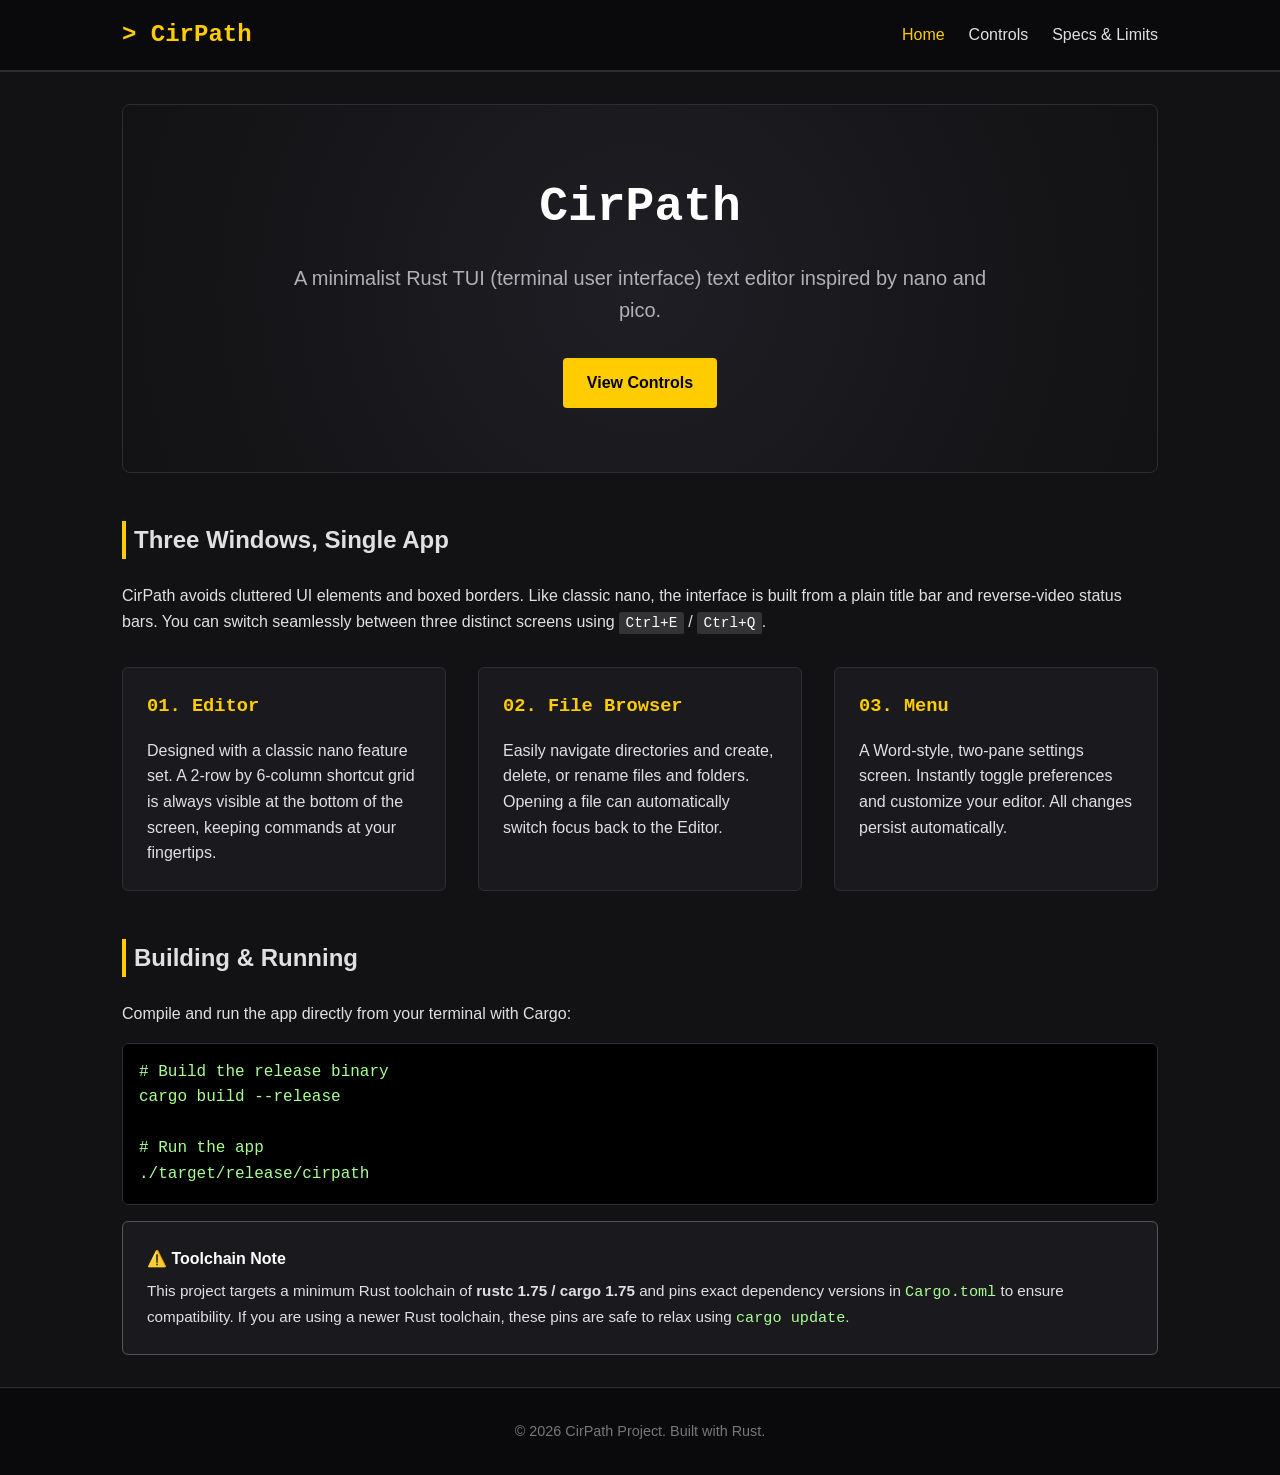
==== commit fd82a676: "Translate docs to English Convert documentation from Japanese to English across docs/*.html and styl" ====
--- a/docs/index.html
+++ b/docs/index.html
@@ -1,5 +1,5 @@
 <!doctype html>
-<html lang="ja">
+<html lang="en">
     <head>
         <meta charset="UTF-8" />
         <meta name="viewport" content="width=device-width, initial-scale=1.0" />
@@ -12,9 +12,9 @@
                 <a href="index.html" class="logo">> CirPath</a>
                 <nav>
                     <ul>
-                        <li><a href="index.html" class="active">ホーム</a></li>
-                        <li><a href="docs.html">操作ガイド</a></li>
-                        <li><a href="about.html">仕様・制限</a></li>
+                        <li><a href="index.html" class="active">Home</a></li>
+                        <li><a href="docs.html">Controls</a></li>
+                        <li><a href="about.html">Specs & Limits</a></li>
                     </ul>
                 </nav>
             </div>
@@ -24,10 +24,10 @@
             <section class="hero">
                 <h1>CirPath</h1>
                 <p>
-                    nano / pico
-                    にインスパイアされた、Rust製の極限までミニマルなターミナル専用テキストエディタ。
+                    A minimalist Rust TUI (terminal user interface) text editor
+                    inspired by nano and pico.
                 </p>
-                <a href="docs.html" class="btn">ドキュメントを見る</a>
+                <a href="docs.html" class="btn">View Controls</a>
             </section>
 
             <section class="features">
@@ -38,31 +38,40 @@
                         padding-left: 0.5rem;
                     "
                 >
-                    特徴的な3つのウィンドウ
+                    Three Windows, Single App
                 </h2>
                 <p style="margin-bottom: 2rem">
-                    CirPathは、余計な枠線を排除し、画面を最大限に活用できるボーダーレスデザインを採用しています。以下の3つのウィンドウを
-                    <kbd>Ctrl+E</kbd> /
-                    <kbd>Ctrl+Q</kbd> で瞬時に切り替えることができます。
+                    CirPath avoids cluttered UI elements and boxed borders. Like
+                    classic nano, the interface is built from a plain title bar
+                    and reverse-video status bars. You can switch seamlessly
+                    between three distinct screens using <kbd>Ctrl+E</kbd> /
+                    <kbd>Ctrl+Q</kbd>.
                 </p>
 
                 <div class="grid">
                     <div class="card">
                         <h3>01. Editor</h3>
                         <p>
-                            クラシックなnanoスタイルを踏襲。画面下部には常に2行×6列のショートカットキーガイドが表示され、コマンドに迷うことはありません。
+                            Designed with a classic nano feature set. A 2-row by
+                            6-column shortcut grid is always visible at the
+                            bottom of the screen, keeping commands at your
+                            fingertips.
                         </p>
                     </div>
                     <div class="card">
                         <h3>02. File Browser</h3>
                         <p>
-                            ファイルやフォルダの作成、削除、リネーム、ディレクトリ間の移動をスムーズに行えます。ファイルを選択すると、自動でエディタへと移行します。
+                            Easily navigate directories and create, delete, or
+                            rename files and folders. Opening a file can
+                            automatically switch focus back to the Editor.
                         </p>
                     </div>
                     <div class="card">
                         <h3>03. Menu</h3>
                         <p>
-                            Word風の2ペイン構成で直感的に設定を変更可能。変更内容はリアルタイムで反映され、設定ファイルへ自動保存されます。
+                            A Word-style, two-pane settings screen. Instantly
+                            toggle preferences and customize your editor. All
+                            changes persist automatically.
                         </p>
                     </div>
                 </div>
@@ -76,28 +85,28 @@
                         padding-left: 0.5rem;
                     "
                 >
-                    ビルド & 実行手順
+                    Building & Running
                 </h2>
                 <p>
-                    CirPathはRustで書かれており、以下のコマンドで簡単にビルド・実行できます。
+                    Compile and run the app directly from your terminal with
+                    Cargo:
                 </p>
-                <pre><code># リリースビルドの作成
+                <pre><code># Build the release binary
 cargo build --release
 
-# 実行
+# Run the app
 ./target/release/cirpath</code></pre>
                 <div class="card" style="margin-top: 1rem; border-color: #555">
                     <h4 style="color: var(--text-light); margin-bottom: 0.5rem">
-                        ⚠️ ツールチェーンに関する注意
+                        ⚠️ Toolchain Note
                     </h4>
                     <p style="font-size: 0.95rem">
-                        本プロジェクトは、最小のRustツールチェーンとして
-                        <strong>rustc 1.75 / cargo 1.75</strong>
-                        をターゲットにしています。依存関係は
-                        <code>Cargo.toml</code>
-                        にて厳密に固定されていますが、より新しいRustバージョンをご利用の場合は
-                        <code>cargo update</code>
-                        で制限を緩和することが可能です。
+                        This project targets a minimum Rust toolchain of
+                        <strong>rustc 1.75 / cargo 1.75</strong> and pins exact
+                        dependency versions in <code>Cargo.toml</code> to ensure
+                        compatibility. If you are using a newer Rust toolchain,
+                        these pins are safe to relax using
+                        <code>cargo update</code>.
                     </p>
                 </div>
             </section>
--- a/docs/style.css
+++ b/docs/style.css
@@ -75,7 +75,7 @@
     min-height: calc(100vh - 160px);
 }
 
-/* ヒーローセクション */
+/* Hero Section */
 .hero {
     text-align: center;
     padding: 4rem 1rem;
@@ -118,7 +118,7 @@
     opacity: 0.9;
 }
 
-/* グリッドレイアウト */
+/* Grid Layout */
 .grid {
     display: grid;
     grid-template-columns: repeat(auto-fit, minmax(300px, 1fr));
@@ -139,7 +139,7 @@
     font-family: var(--font-mono);
 }
 
-/* コード・ターミナル表示 */
+/* Code & Terminal Blocks */
 pre {
     background-color: #000;
     border: 1px solid var(--border-color);
@@ -154,7 +154,7 @@
     color: #a9ff94;
 }
 
-/* テーブルスタイル */
+/* Tables */
 table {
     width: 100%;
     border-collapse: collapse;
@@ -190,7 +190,7 @@
     border-bottom: 2px solid #111;
 }
 
-/* フッター */
+/* Footer */
 footer {
     background-color: #0a0a0c;
     border-top: 1px solid var(--border-color);
@@ -200,7 +200,7 @@
     font-size: 0.9rem;
 }
 
-/* エラーステータス風コールアウト */
+/* Error Alert Style */
 .error-callout {
     background-color: var(--accent-red);
     color: white;
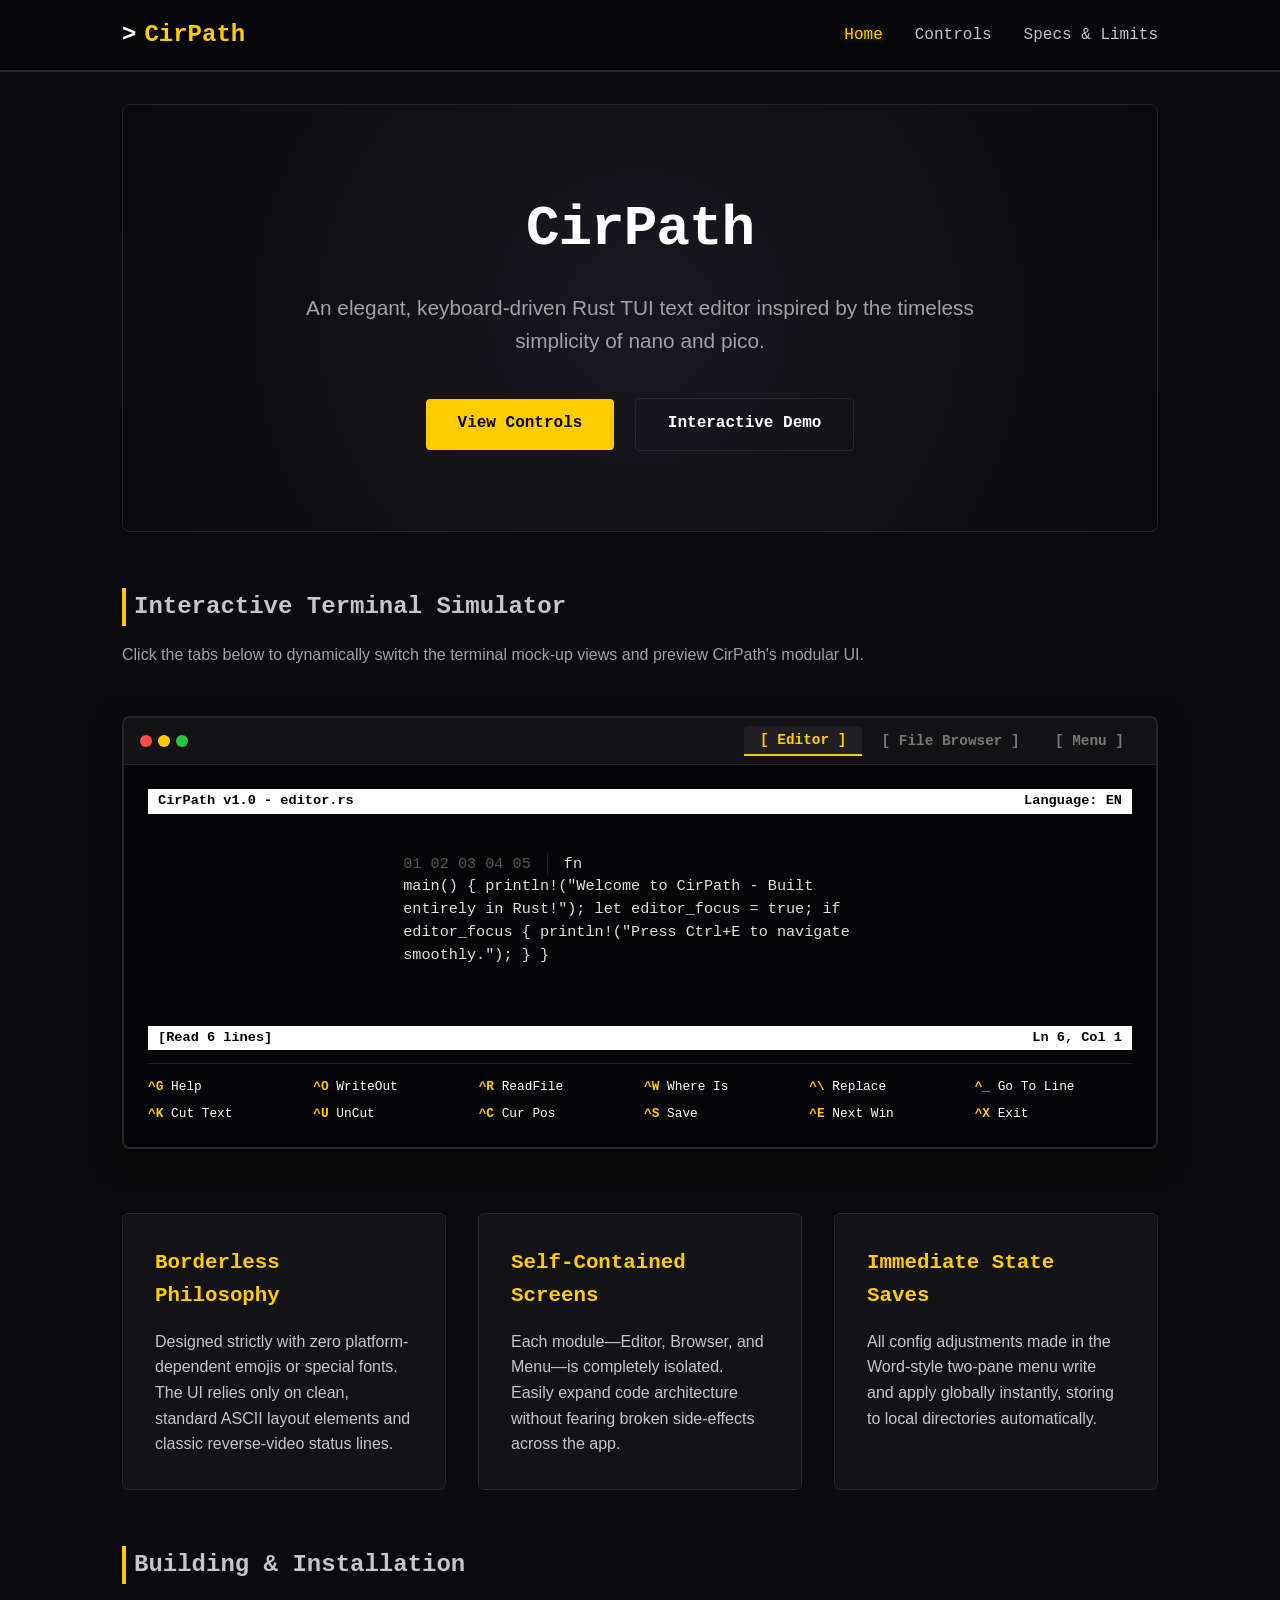
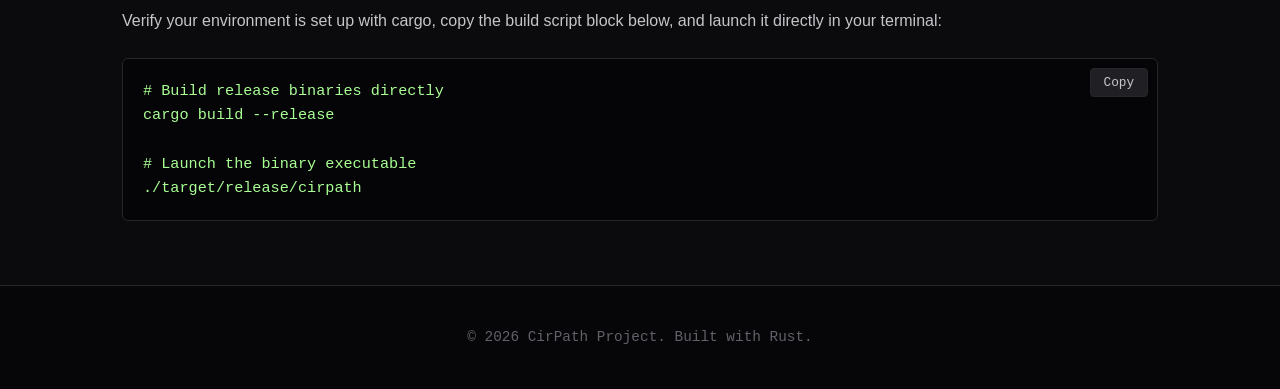
==== commit 77b9717f: "Add interactive features and mobile UI to docs Enhance documentation website with JavaScript interac" ====
--- a/docs/index.html
+++ b/docs/index.html
@@ -9,9 +9,18 @@
     <body>
         <header>
             <div class="nav-container">
-                <a href="index.html" class="logo">> CirPath</a>
+                <a href="index.html" class="logo">CirPath</a>
+                <button
+                    class="menu-toggle"
+                    id="menu-toggle"
+                    aria-label="Toggle navigation menu"
+                >
+                    <span></span>
+                    <span></span>
+                    <span></span>
+                </button>
                 <nav>
-                    <ul>
+                    <ul id="nav-links">
                         <li><a href="index.html" class="active">Home</a></li>
                         <li><a href="docs.html">Controls</a></li>
                         <li><a href="about.html">Specs & Limits</a></li>
@@ -24,94 +33,176 @@
             <section class="hero">
                 <h1>CirPath</h1>
                 <p>
-                    A minimalist Rust TUI (terminal user interface) text editor
-                    inspired by nano and pico.
+                    An elegant, keyboard-driven Rust TUI text editor inspired by
+                    the timeless simplicity of nano and pico.
                 </p>
-                <a href="docs.html" class="btn">View Controls</a>
-            </section>
-
-            <section class="features">
+                <div>
+                    <a href="docs.html" class="btn">View Controls</a>
+                    <a href="#demo" class="btn btn-secondary"
+                        >Interactive Demo</a
+                    >
+                </div>
+            </section>
+
+            <section id="demo" style="margin-bottom: 4rem">
+                <h2
+                    style="
+                        margin-bottom: 1rem;
+                        border-left: 4px solid var(--accent-yellow);
+                        padding-left: 0.5rem;
+                        font-family: var(--font-mono);
+                    "
+                >
+                    Interactive Terminal Simulator
+                </h2>
+                <p style="margin-bottom: 1.5rem; color: #a0a0a5">
+                    Click the tabs below to dynamically switch the terminal
+                    mock-up views and preview CirPath's modular UI.
+                </p>
+
+                <div class="terminal-simulator">
+                    <div class="terminal-header">
+                        <div class="terminal-dots">
+                            <div class="terminal-dot red"></div>
+                            <div class="terminal-dot yellow"></div>
+                            <div class="terminal-dot green"></div>
+                        </div>
+                        <div class="terminal-tabs">
+                            <button
+                                class="terminal-tab-btn active"
+                                onclick="switchSimTab('editor')"
+                            >
+                                [ Editor ]
+                            </button>
+                            <button
+                                class="terminal-tab-btn"
+                                onclick="switchSimTab('browser')"
+                            >
+                                [ File Browser ]
+                            </button>
+                            <button
+                                class="terminal-tab-btn"
+                                onclick="switchSimTab('menu')"
+                            >
+                                [ Menu ]
+                            </button>
+                        </div>
+                    </div>
+                    <div class="terminal-body" id="sim-body">
+                        <div class="tui-title-bar">
+                            <span>CirPath v1.0 - editor.rs</span>
+                            <span>Language: EN</span>
+                        </div>
+                        <div class="tui-content">
+                            <span class="tui-line-nums">01 02 03 04 05</span>fn
+                            main() { println!("Welcome to CirPath - Built
+                            entirely in Rust!"); let editor_focus = true; if
+                            editor_focus { println!("Press Ctrl+E to navigate
+                            smoothly."); } }
+                        </div>
+                        <div class="tui-status-bar">
+                            <span>[Read 6 lines]</span>
+                            <span>Ln 6, Col 1</span>
+                        </div>
+                        <div class="tui-shortcuts">
+                            <div class="tui-shortcut-item">
+                                <span>^G</span> Help
+                            </div>
+                            <div class="tui-shortcut-item">
+                                <span>^O</span> WriteOut
+                            </div>
+                            <div class="tui-shortcut-item">
+                                <span>^R</span> ReadFile
+                            </div>
+                            <div class="tui-shortcut-item">
+                                <span>^W</span> Where Is
+                            </div>
+                            <div class="tui-shortcut-item">
+                                <span>^\</span> Replace
+                            </div>
+                            <div class="tui-shortcut-item">
+                                <span>^_</span> Go To Line
+                            </div>
+                            <div class="tui-shortcut-item">
+                                <span>^K</span> Cut Text
+                            </div>
+                            <div class="tui-shortcut-item">
+                                <span>^U</span> UnCut
+                            </div>
+                            <div class="tui-shortcut-item">
+                                <span>^C</span> Cur Pos
+                            </div>
+                            <div class="tui-shortcut-item">
+                                <span>^S</span> Save
+                            </div>
+                            <div class="tui-shortcut-item">
+                                <span>^E</span> Next Win
+                            </div>
+                            <div class="tui-shortcut-item">
+                                <span>^X</span> Exit
+                            </div>
+                        </div>
+                    </div>
+                </div>
+            </section>
+
+            <section class="grid">
+                <div class="card">
+                    <h3>Borderless Philosophy</h3>
+                    <p>
+                        Designed strictly with zero platform-dependent emojis or
+                        special fonts. The UI relies only on clean, standard
+                        ASCII layout elements and classic reverse-video status
+                        lines.
+                    </p>
+                </div>
+                <div class="card">
+                    <h3>Self-Contained Screens</h3>
+                    <p>
+                        Each module—Editor, Browser, and Menu—is completely
+                        isolated. Easily expand code architecture without
+                        fearing broken side-effects across the app.
+                    </p>
+                </div>
+                <div class="card">
+                    <h3>Immediate State Saves</h3>
+                    <p>
+                        All config adjustments made in the Word-style two-pane
+                        menu write and apply globally instantly, storing to
+                        local directories automatically.
+                    </p>
+                </div>
+            </section>
+
+            <section style="margin-bottom: 4rem">
                 <h2
                     style="
                         margin-bottom: 1.5rem;
                         border-left: 4px solid var(--accent-yellow);
                         padding-left: 0.5rem;
+                        font-family: var(--font-mono);
                     "
                 >
-                    Three Windows, Single App
+                    Building & Installation
                 </h2>
-                <p style="margin-bottom: 2rem">
-                    CirPath avoids cluttered UI elements and boxed borders. Like
-                    classic nano, the interface is built from a plain title bar
-                    and reverse-video status bars. You can switch seamlessly
-                    between three distinct screens using <kbd>Ctrl+E</kbd> /
-                    <kbd>Ctrl+Q</kbd>.
+                <p style="margin-bottom: 1rem">
+                    Verify your environment is set up with cargo, copy the build
+                    script block below, and launch it directly in your terminal:
                 </p>
 
-                <div class="grid">
-                    <div class="card">
-                        <h3>01. Editor</h3>
-                        <p>
-                            Designed with a classic nano feature set. A 2-row by
-                            6-column shortcut grid is always visible at the
-                            bottom of the screen, keeping commands at your
-                            fingertips.
-                        </p>
-                    </div>
-                    <div class="card">
-                        <h3>02. File Browser</h3>
-                        <p>
-                            Easily navigate directories and create, delete, or
-                            rename files and folders. Opening a file can
-                            automatically switch focus back to the Editor.
-                        </p>
-                    </div>
-                    <div class="card">
-                        <h3>03. Menu</h3>
-                        <p>
-                            A Word-style, two-pane settings screen. Instantly
-                            toggle preferences and customize your editor. All
-                            changes persist automatically.
-                        </p>
-                    </div>
-                </div>
-            </section>
-
-            <section class="build">
-                <h2
-                    style="
-                        margin-bottom: 1.5rem;
-                        border-left: 4px solid var(--accent-yellow);
-                        padding-left: 0.5rem;
-                    "
-                >
-                    Building & Running
-                </h2>
-                <p>
-                    Compile and run the app directly from your terminal with
-                    Cargo:
-                </p>
-                <pre><code># Build the release binary
+                <div class="code-block-wrapper">
+                    <button class="copy-btn" id="copy-btn">Copy</button>
+                    <pre><code id="code-block"># Build release binaries directly
 cargo build --release
 
-# Run the app
+# Launch the binary executable
 ./target/release/cirpath</code></pre>
-                <div class="card" style="margin-top: 1rem; border-color: #555">
-                    <h4 style="color: var(--text-light); margin-bottom: 0.5rem">
-                        ⚠️ Toolchain Note
-                    </h4>
-                    <p style="font-size: 0.95rem">
-                        This project targets a minimum Rust toolchain of
-                        <strong>rustc 1.75 / cargo 1.75</strong> and pins exact
-                        dependency versions in <code>Cargo.toml</code> to ensure
-                        compatibility. If you are using a newer Rust toolchain,
-                        these pins are safe to relax using
-                        <code>cargo update</code>.
-                    </p>
                 </div>
             </section>
         </main>
 
         <footer>&copy; 2026 CirPath Project. Built with Rust.</footer>
+
+        <script src="app.js"></script>
     </body>
 </html>
--- a/docs/style.css
+++ b/docs/style.css
@@ -1,13 +1,14 @@
 /* style.css */
 :root {
-    --bg-color: #121214;
-    --card-bg: #1a1a1e;
-    --text-color: #e0e0e0;
+    --bg-color: #0b0b0d;
+    --card-bg: #131316;
+    --text-color: #c5c5ca;
     --text-light: #ffffff;
     --accent-yellow: #ffcc00;
     --accent-red: #ff4d4d;
-    --border-color: #2d2d34;
+    --border-color: #26262b;
     --font-mono: "Courier New", Courier, monospace;
+    --terminal-green: #39ff14;
 }
 
 * {
@@ -16,17 +17,34 @@
     padding: 0;
 }
 
+/* Custom Scrollbar for Terminal Vibe */
+::-webkit-scrollbar {
+    width: 8px;
+    height: 8px;
+}
+::-webkit-scrollbar-track {
+    background: #0b0b0d;
+}
+::-webkit-scrollbar-thumb {
+    background: #26262b;
+    border-radius: 4px;
+}
+::-webkit-scrollbar-thumb:hover {
+    background: var(--accent-yellow);
+}
+
 body {
     background-color: var(--bg-color);
     color: var(--text-color);
     font-family:
-        -apple-system, BlinkMacSystemFont, "Segoe UI", Roboto, "Helvetica Neue",
-        Arial, sans-serif;
+        -apple-system, BlinkMacSystemFont, "Segoe UI", Roboto, sans-serif;
     line-height: 1.6;
-}
-
+    overflow-x: hidden;
+}
+
+/* Header & Navigation */
 header {
-    background-color: #0a0a0c;
+    background-color: #060608;
     border-bottom: 2px solid var(--border-color);
     position: sticky;
     top: 0;
@@ -48,159 +66,427 @@
     font-weight: bold;
     color: var(--accent-yellow);
     text-decoration: none;
+    display: flex;
+    align-items: center;
+    gap: 0.5rem;
+}
+
+.logo::before {
+    content: ">";
+    color: var(--text-light);
+}
+
+/* Hamburger Menu Toggle */
+.menu-toggle {
+    display: none;
+    flex-direction: column;
+    gap: 5px;
+    background: none;
+    border: none;
+    cursor: pointer;
+}
+
+.menu-toggle span {
+    display: block;
+    width: 25px;
+    height: 2px;
+    background-color: var(--text-color);
+    transition: 0.3s;
 }
 
 nav ul {
     display: flex;
     list-style: none;
-    gap: 1.5rem;
+    gap: 2rem;
 }
 
 nav a {
     color: var(--text-color);
     text-decoration: none;
     font-weight: 500;
-    transition: color 0.2s;
+    font-family: var(--font-mono);
+    transition:
+        color 0.2s,
+        text-shadow 0.2s;
+    padding: 0.5rem 0;
 }
 
 nav a:hover,
 nav a.active {
     color: var(--accent-yellow);
-}
-
+    text-shadow: 0 0 8px rgba(255, 204, 0, 0.4);
+}
+
+/* Main Container */
 main {
     max-width: 1100px;
     margin: 2rem auto;
     padding: 0 2rem;
-    min-height: calc(100vh - 160px);
+    min-height: calc(100vh - 200px);
 }
 
 /* Hero Section */
 .hero {
     text-align: center;
-    padding: 4rem 1rem;
+    padding: 5rem 1.5rem;
     background: radial-gradient(
         circle at center,
-        #1e1e24 0%,
+        #18181f 0%,
         var(--bg-color) 100%
     );
     border-radius: 8px;
-    margin-bottom: 3rem;
-    border: 1px solid var(--border-color);
+    margin-bottom: 3.5rem;
+    border: 1px solid var(--border-color);
+    position: relative;
 }
 
 .hero h1 {
     font-family: var(--font-mono);
-    font-size: 3rem;
+    font-size: 3.5rem;
     color: var(--text-light);
     margin-bottom: 1rem;
+    letter-spacing: -1px;
 }
 
 .hero p {
-    font-size: 1.25rem;
-    max-width: 700px;
-    margin: 0 auto 2rem auto;
-    color: #b0b0b5;
-}
-
+    font-size: 1.3rem;
+    max-width: 750px;
+    margin: 0 auto 2.5rem auto;
+    color: #a0a0a5;
+}
+
+/* Buttons */
 .btn {
     display: inline-block;
     background-color: var(--accent-yellow);
     color: #000;
-    padding: 0.75rem 1.5rem;
+    padding: 0.8rem 2rem;
+    font-family: var(--font-mono);
     font-weight: bold;
     text-decoration: none;
     border-radius: 4px;
-    transition: opacity 0.2s;
+    transition:
+        transform 0.1s,
+        box-shadow 0.2s;
+    border: none;
+    cursor: pointer;
 }
 
 .btn:hover {
-    opacity: 0.9;
-}
-
-/* Grid Layout */
+    transform: translateY(-2px);
+    box-shadow: 0 4px 15px rgba(255, 204, 0, 0.3);
+}
+
+.btn-secondary {
+    background-color: transparent;
+    color: var(--text-light);
+    border: 1px solid var(--border-color);
+    margin-left: 1rem;
+}
+
+.btn-secondary:hover {
+    background-color: #16161a;
+    border-color: var(--accent-yellow);
+    box-shadow: none;
+}
+
+/* Grid System */
 .grid {
     display: grid;
-    grid-template-columns: repeat(auto-fit, minmax(300px, 1fr));
+    grid-template-columns: repeat(auto-fit, minmax(320px, 1fr));
     gap: 2rem;
-    margin-bottom: 3rem;
+    margin-bottom: 3.5rem;
 }
 
 .card {
     background-color: var(--card-bg);
     border: 1px solid var(--border-color);
     border-radius: 6px;
+    padding: 2rem;
+    transition: border-color 0.3s;
+}
+
+.card:hover {
+    border-color: #44444c;
+}
+
+.card h3 {
+    color: var(--accent-yellow);
+    margin-bottom: 1rem;
+    font-family: var(--font-mono);
+    font-size: 1.3rem;
+    display: flex;
+    align-items: center;
+    gap: 0.5rem;
+}
+
+/* Dynamic Interactive Terminal Simulator */
+.terminal-simulator {
+    background-color: #000;
+    border: 2px solid var(--border-color);
+    border-radius: 8px;
+    overflow: hidden;
+    margin: 3rem 0;
+    font-family: var(--font-mono);
+    box-shadow: 0 10px 30px rgba(0, 0, 0, 0.5);
+}
+
+.terminal-header {
+    background-color: #131316;
+    border-bottom: 1px solid var(--border-color);
+    display: flex;
+    justify-content: space-between;
+    align-items: center;
+    padding: 0.5rem 1rem;
+}
+
+.terminal-dots {
+    display: flex;
+    gap: 6px;
+}
+
+.terminal-dot {
+    width: 12px;
+    height: 12px;
+    border-radius: 50%;
+    background-color: #333;
+}
+
+.terminal-dot.red {
+    background-color: var(--accent-red);
+}
+.terminal-dot.yellow {
+    background-color: var(--accent-yellow);
+}
+.terminal-dot.green {
+    background-color: #28c93f;
+}
+
+.terminal-tabs {
+    display: flex;
+    gap: 0.2rem;
+}
+
+.terminal-tab-btn {
+    background: none;
+    border: none;
+    color: #777;
+    padding: 0.4rem 1rem;
+    cursor: pointer;
+    font-family: var(--font-mono);
+    font-size: 0.9rem;
+    font-weight: bold;
+    border-radius: 4px 4px 0 0;
+    transition: 0.2s;
+}
+
+.terminal-tab-btn:hover {
+    color: var(--text-light);
+}
+
+.terminal-tab-btn.active {
+    background-color: #1f1f24;
+    color: var(--accent-yellow);
+    border-bottom: 2px solid var(--accent-yellow);
+}
+
+.terminal-body {
     padding: 1.5rem;
-}
-
-.card h3 {
-    color: var(--accent-yellow);
+    min-height: 280px;
+    font-size: 0.95rem;
+    line-height: 1.5;
+    background-color: #050507;
+    position: relative;
+}
+
+/* Simulated TUI Elements */
+.tui-title-bar {
+    background-color: #fff;
+    color: #000;
+    padding: 2px 10px;
+    font-weight: bold;
+    display: flex;
+    justify-content: space-between;
+    font-size: 0.85rem;
     margin-bottom: 1rem;
-    font-family: var(--font-mono);
-}
-
-/* Code & Terminal Blocks */
+}
+
+.tui-content {
+    min-height: 180px;
+    color: #e0e0e0;
+    white-space: pre-wrap;
+}
+
+.tui-line-nums {
+    color: #555;
+    user-select: none;
+    padding-right: 1rem;
+    border-right: 1px solid #222;
+    margin-right: 1rem;
+    text-align: right;
+    display: inline-block;
+}
+
+.tui-status-bar {
+    background-color: #fff;
+    color: #000;
+    padding: 2px 10px;
+    font-weight: bold;
+    font-size: 0.85rem;
+    margin-top: 1rem;
+    display: flex;
+    justify-content: space-between;
+}
+
+.tui-status-bar.error-msg {
+    background-color: var(--accent-red);
+    color: #fff;
+}
+
+.tui-shortcuts {
+    display: grid;
+    grid-template-columns: repeat(6, 1fr);
+    gap: 0.5rem;
+    margin-top: 0.8rem;
+    font-size: 0.8rem;
+    border-top: 1px solid #222;
+    padding-top: 0.8rem;
+}
+
+.tui-shortcut-item {
+    color: var(--text-light);
+}
+
+.tui-shortcut-item span {
+    color: var(--accent-yellow);
+    font-weight: bold;
+}
+
+/* File Browser Mockup Specifics */
+.directory-entry {
+    color: var(--accent-yellow);
+    font-weight: bold;
+}
+
+.file-entry {
+    color: var(--text-color);
+}
+
+.selected-row {
+    background-color: #222;
+}
+
+/* Code block container with interactive copy button */
+.code-block-wrapper {
+    position: relative;
+    margin: 1.5rem 0;
+}
+
+.copy-btn {
+    position: absolute;
+    top: 10px;
+    right: 10px;
+    background-color: #1f1f24;
+    color: var(--text-color);
+    border: 1px solid var(--border-color);
+    padding: 0.4rem 0.8rem;
+    font-family: var(--font-mono);
+    font-size: 0.8rem;
+    border-radius: 4px;
+    cursor: pointer;
+    transition: 0.2s;
+}
+
+.copy-btn:hover {
+    border-color: var(--accent-yellow);
+    color: var(--accent-yellow);
+}
+
 pre {
-    background-color: #000;
-    border: 1px solid var(--border-color);
-    padding: 1rem;
+    background-color: #050507;
+    border: 1px solid var(--border-color);
+    padding: 1.25rem;
     border-radius: 6px;
     overflow-x: auto;
-    margin: 1rem 0;
 }
 
 code {
     font-family: var(--font-mono);
     color: #a9ff94;
-}
-
-/* Tables */
+    font-size: 0.95rem;
+}
+
+/* Interactive Search Bar for Docs */
+.search-container {
+    margin: 2rem 0;
+    position: relative;
+}
+
+.search-input {
+    width: 100%;
+    background-color: var(--card-bg);
+    border: 2px solid var(--border-color);
+    color: var(--text-light);
+    padding: 1rem 1.5rem;
+    border-radius: 6px;
+    font-size: 1rem;
+    font-family: var(--font-mono);
+    transition:
+        border-color 0.2s,
+        box-shadow 0.2s;
+}
+
+.search-input:focus {
+    outline: none;
+    border-color: var(--accent-yellow);
+    box-shadow: 0 0 10px rgba(255, 204, 0, 0.15);
+}
+
+/* Keyboard Styling */
+kbd {
+    background-color: #25252a;
+    color: var(--text-light);
+    padding: 0.2rem 0.5rem;
+    border-radius: 4px;
+    font-family: var(--font-mono);
+    font-size: 0.85rem;
+    border-bottom: 2px solid #141416;
+}
+
+/* Standard Tables */
 table {
     width: 100%;
     border-collapse: collapse;
     margin: 1.5rem 0;
     background-color: var(--card-bg);
     border: 1px solid var(--border-color);
+    border-radius: 6px;
+    overflow: hidden;
 }
 
 th,
 td {
-    padding: 0.75rem 1rem;
+    padding: 1rem;
     text-align: left;
     border-bottom: 1px solid var(--border-color);
 }
 
 th {
-    background-color: #0a0a0c;
-    color: var(--accent-yellow);
-    font-family: var(--font-mono);
+    background-color: #0b0b0d;
+    color: var(--accent-yellow);
+    font-family: var(--font-mono);
+    font-weight: bold;
 }
 
 tr:hover {
-    background-color: #22222a;
-}
-
-kbd {
-    background-color: #333;
-    color: var(--text-light);
-    padding: 0.2rem 0.4rem;
-    border-radius: 3px;
-    font-family: var(--font-mono);
-    font-size: 0.9rem;
-    border-bottom: 2px solid #111;
-}
-
-/* Footer */
-footer {
-    background-color: #0a0a0c;
-    border-top: 1px solid var(--border-color);
-    text-align: center;
-    padding: 2rem;
-    color: #777;
-    font-size: 0.9rem;
-}
-
-/* Error Alert Style */
+    background-color: #17171c;
+}
+
+tr.hidden {
+    display: none !important;
+}
+
+/* Special Alert and Color Blocks */
 .error-callout {
     background-color: var(--accent-red);
     color: white;
@@ -208,4 +494,75 @@
     border-radius: 6px;
     margin: 1.5rem 0;
     font-weight: bold;
-}
+    font-family: var(--font-mono);
+}
+
+.color-palette-grid {
+    display: grid;
+    grid-template-columns: repeat(auto-fit, minmax(220px, 1fr));
+    gap: 1rem;
+    margin: 1.5rem 0;
+}
+
+.color-box {
+    padding: 1rem;
+    border-radius: 6px;
+    font-family: var(--font-mono);
+    font-weight: bold;
+    font-size: 0.9rem;
+    border: 1px solid var(--border-color);
+}
+
+/* Footer styling */
+footer {
+    background-color: #060608;
+    border-top: 1px solid var(--border-color);
+    text-align: center;
+    padding: 2.5rem;
+    color: #61616a;
+    font-size: 0.9rem;
+    font-family: var(--font-mono);
+}
+
+/* Mobile Responsiveness Rules */
+@media (max-width: 768px) {
+    .nav-container {
+        position: relative;
+        padding: 1rem;
+    }
+    .menu-toggle {
+        display: flex;
+    }
+    nav ul {
+        display: none;
+        flex-direction: column;
+        width: 100%;
+        position: absolute;
+        top: 100%;
+        left: 0;
+        background-color: #060608;
+        border-bottom: 2px solid var(--border-color);
+        padding: 1rem 2rem;
+        gap: 1rem;
+    }
+    nav ul.active {
+        display: flex;
+    }
+    .hero h1 {
+        font-size: 2.5rem;
+    }
+    .hero p {
+        font-size: 1.1rem;
+    }
+    .tui-shortcuts {
+        grid-template-columns: repeat(3, 1fr);
+        gap: 0.4rem;
+    }
+    .btn {
+        width: 100%;
+        margin-bottom: 1rem;
+    }
+    .btn-secondary {
+        margin-left: 0;
+    }
+}
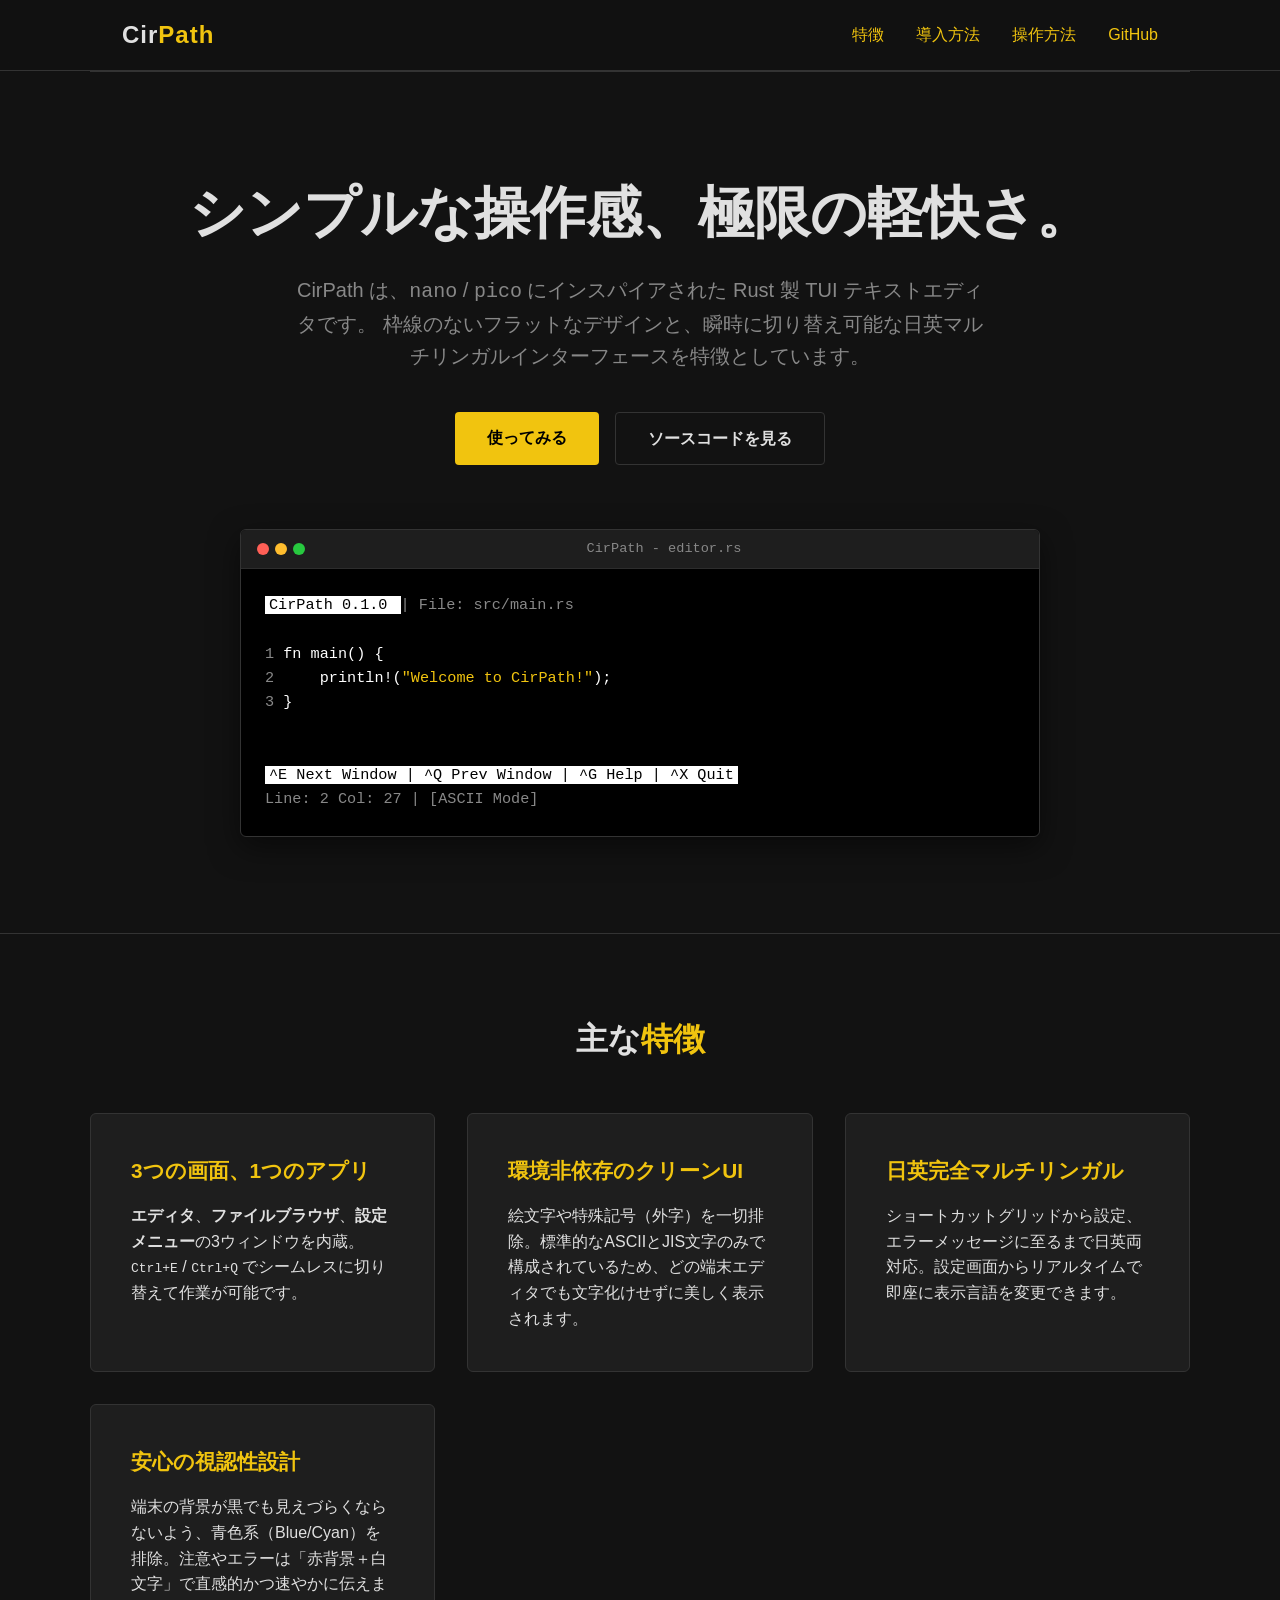
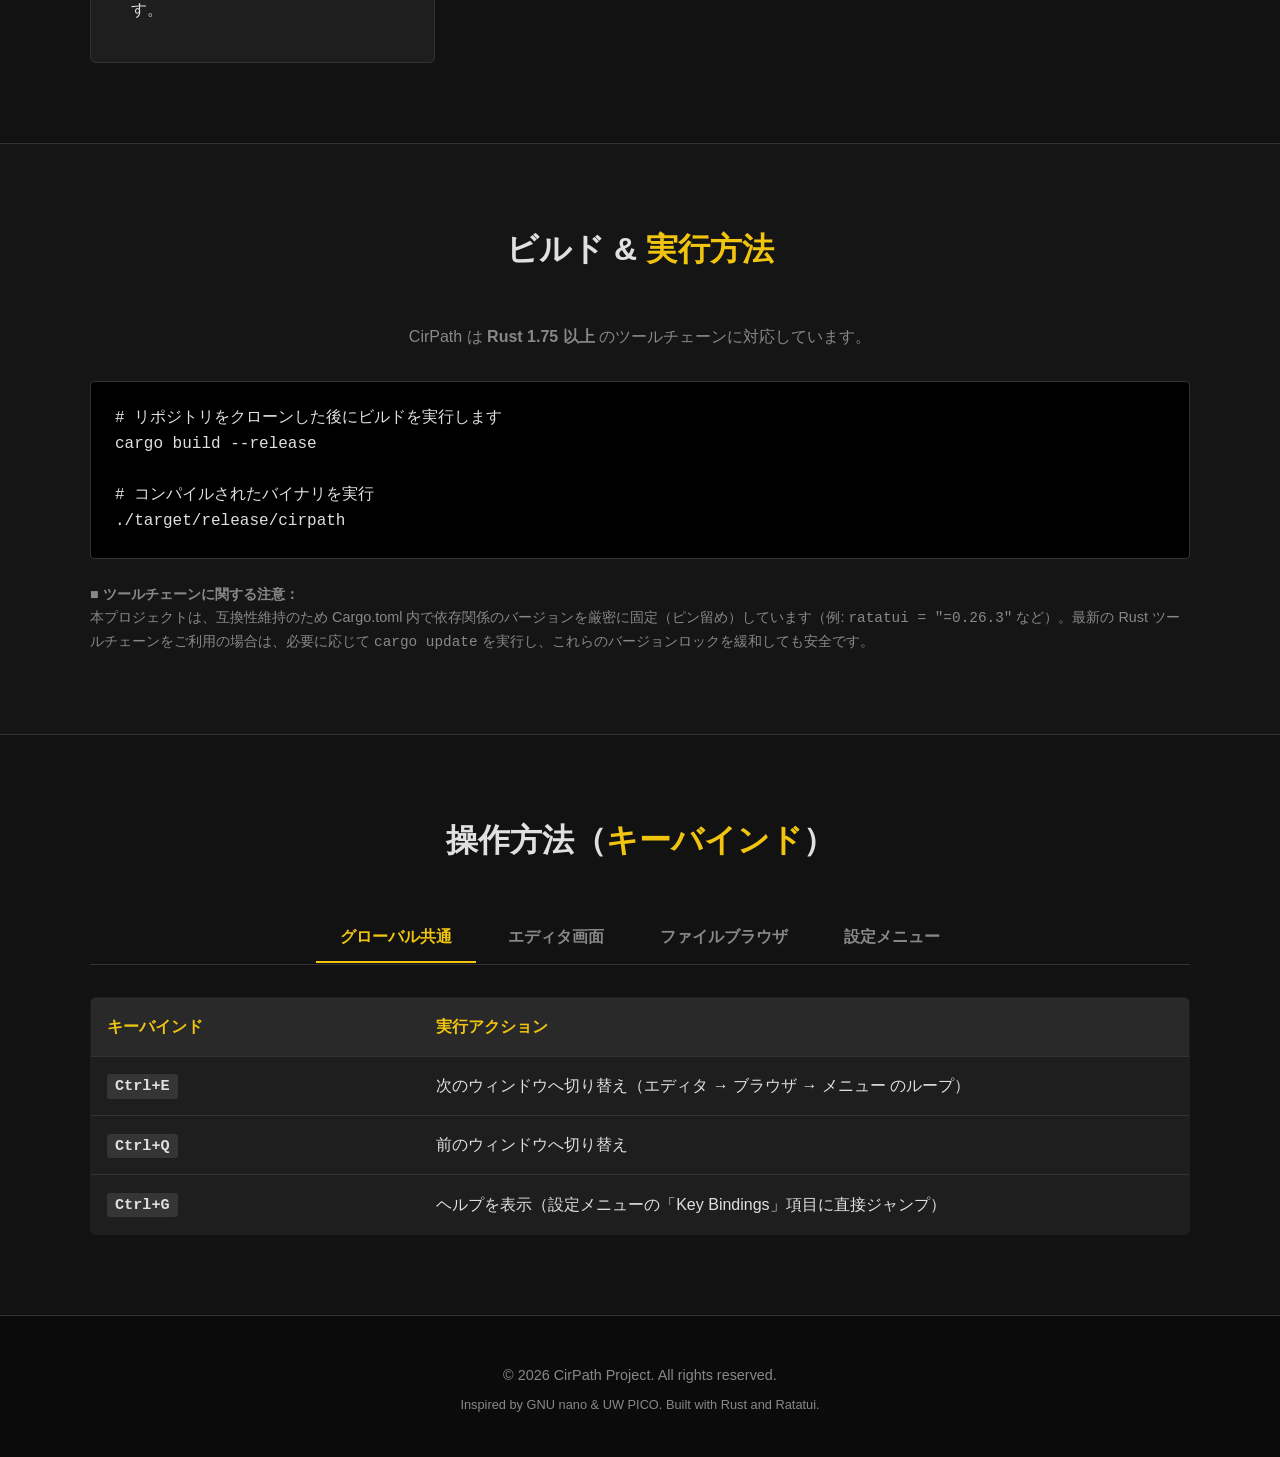
==== commit 467d55aa: "Update index.html" ====
--- a/docs/index.html
+++ b/docs/index.html
@@ -1,208 +1,857 @@
 <!doctype html>
-<html lang="en">
+<html lang="ja">
     <head>
         <meta charset="UTF-8" />
         <meta name="viewport" content="width=device-width, initial-scale=1.0" />
         <title>CirPath - Minimalist Rust TUI Text Editor</title>
-        <link rel="stylesheet" href="style.css" />
+        <style>
+            /* CirPath カラーパレットを意識したダークテーマベースのCSS
+          - メイン背景: #121212 (黒/ダークグレー)
+          - アクセント色: #F1C40F (イエロー - ディレクトリ表示色)
+          - エラー・警告色: #E74C3C (レッド)
+          - テキスト: #E0E0E0 (白)
+        */
+            :root {
+                --bg-color: #121212;
+                --container-bg: #1e1e1e;
+                --accent-color: #f1c40f;
+                --text-color: #e0e0e0;
+                --text-muted: #888888;
+                --border-color: #333333;
+                --error-color: #e74c3c;
+                --font-family: "Segoe UI", Tahoma, Geneva, Verdana, sans-serif;
+            }
+
+            * {
+                box-sizing: border-box;
+                margin: 0;
+                padding: 0;
+            }
+
+            body {
+                background-color: var(--bg-color);
+                color: var(--text-color);
+                font-family: var(--font-family);
+                line-height: 1.6;
+            }
+
+            a {
+                color: var(--accent-color);
+                text-decoration: none;
+                transition: opacity 0.2s;
+            }
+
+            a:hover {
+                opacity: 0.8;
+            }
+
+            /* ヘッダー・ナビゲーション */
+            header {
+                border-bottom: 1px solid var(--border-color);
+                position: sticky;
+                top: 0;
+                background-color: rgba(18, 18, 18, 0.95);
+                backdrop-filter: blur(5px);
+                z-index: 100;
+            }
+
+            .nav-container {
+                max-width: 1100px;
+                margin: 0 auto;
+                display: flex;
+                justify-content: space-between;
+                align-items: center;
+                padding: 1rem 2rem;
+            }
+
+            .logo {
+                font-size: 1.5rem;
+                font-weight: bold;
+                letter-spacing: 1px;
+            }
+
+            .logo span {
+                color: var(--accent-color);
+            }
+
+            .nav-links {
+                display: flex;
+                list-style: none;
+                gap: 2rem;
+            }
+
+            /* ヒーローセクション */
+            .hero {
+                max-width: 1100px;
+                margin: 0 auto;
+                padding: 6rem 2rem;
+                text-align: center;
+            }
+
+            .hero h1 {
+                font-size: 3.5rem;
+                margin-bottom: 1rem;
+                font-weight: 800;
+            }
+
+            .hero h1 span {
+                color: var(--accent-color);
+            }
+
+            .hero p {
+                font-size: 1.25rem;
+                color: var(--text-muted);
+                max-width: 700px;
+                margin: 0 auto 2.5rem auto;
+            }
+
+            .cta-buttons {
+                display: flex;
+                justify-content: center;
+                gap: 1rem;
+                flex-wrap: wrap;
+            }
+
+            .btn {
+                display: inline-block;
+                padding: 0.8rem 2rem;
+                font-weight: bold;
+                border-radius: 4px;
+                transition: all 0.2s ease;
+                cursor: pointer;
+            }
+
+            .btn-primary {
+                background-color: var(--accent-color);
+                color: #000;
+            }
+
+            .btn-primary:hover {
+                background-color: #dfb30d;
+                opacity: 1;
+            }
+
+            .btn-secondary {
+                background-color: transparent;
+                color: var(--text-color);
+                border: 1px solid var(--border-color);
+            }
+
+            .btn-secondary:hover {
+                background-color: var(--border-color);
+                opacity: 1;
+            }
+
+            /* ターミナル風デモ画面 */
+            .terminal-demo {
+                max-width: 800px;
+                margin: 0 auto;
+                background-color: #000;
+                border: 1px solid var(--border-color);
+                border-radius: 6px;
+                overflow: hidden;
+                box-shadow: 0 10px 30px rgba(0, 0, 0, 0.5);
+                text-align: left;
+            }
+
+            .terminal-header {
+                background-color: #1e1e1e;
+                padding: 0.5rem 1rem;
+                display: flex;
+                justify-content: space-between;
+                align-items: center;
+                border-bottom: 1px solid #2d2d2d;
+            }
+
+            .terminal-buttons {
+                display: flex;
+                gap: 6px;
+            }
+
+            .t-btn {
+                width: 12px;
+                height: 12px;
+                border-radius: 50%;
+                background-color: #333;
+            }
+
+            .t-title {
+                font-size: 0.85rem;
+                color: var(--text-muted);
+                font-family: monospace;
+            }
+
+            .terminal-body {
+                padding: 1.5rem;
+                font-family: "Courier New", Courier, monospace;
+                font-size: 0.95rem;
+                color: #fff;
+            }
+
+            .t-yellow {
+                color: var(--accent-color);
+            }
+            .t-gray {
+                color: var(--text-muted);
+            }
+            .t-red-bg {
+                background-color: var(--error-color);
+                color: #fff;
+                padding: 0 4px;
+            }
+            .t-reverse {
+                background-color: #fff;
+                color: #000;
+                padding: 0 4px;
+            }
+
+            /* コンテンツセクション共通 */
+            section {
+                padding: 5rem 2rem;
+                border-top: 1px solid var(--border-color);
+            }
+
+            .section-container {
+                max-width: 1100px;
+                margin: 0 auto;
+            }
+
+            .section-title {
+                font-size: 2rem;
+                margin-bottom: 3rem;
+                text-align: center;
+            }
+
+            .section-title span {
+                color: var(--accent-color);
+            }
+
+            /* 特徴（Features） */
+            .features-grid {
+                display: grid;
+                grid-template-columns: repeat(auto-fit, minmax(300px, 1fr));
+                gap: 2rem;
+            }
+
+            .feature-card {
+                background-color: var(--container-bg);
+                padding: 2.5rem;
+                border-radius: 6px;
+                border: 1px solid var(--border-color);
+            }
+
+            .feature-card h3 {
+                font-size: 1.3rem;
+                margin-bottom: 1rem;
+                color: var(--accent-color);
+            }
+
+            /* インストール・ビルド */
+            .code-block {
+                background-color: #000;
+                padding: 1.5rem;
+                border-radius: 4px;
+                border: 1px solid var(--border-color);
+                font-family: monospace;
+                font-size: 1rem;
+                overflow-x: auto;
+                position: relative;
+                margin-bottom: 1.5rem;
+            }
+
+            .code-block pre {
+                margin: 0;
+            }
+
+            .build-notes {
+                color: var(--text-muted);
+                font-size: 0.9rem;
+            }
+
+            /* 操作方法（キーバインド）のタブ切り替え */
+            .tab-container {
+                margin-top: 2rem;
+            }
+
+            .tabs {
+                display: flex;
+                justify-content: center;
+                gap: 0.5rem;
+                margin-bottom: 2rem;
+                border-bottom: 1px solid var(--border-color);
+                padding-bottom: 1px;
+            }
+
+            .tab-button {
+                background: none;
+                border: none;
+                color: var(--text-muted);
+                padding: 0.8rem 1.5rem;
+                font-size: 1rem;
+                font-weight: bold;
+                cursor: pointer;
+                border-bottom: 2px solid transparent;
+                transition: all 0.2s;
+            }
+
+            .tab-button:hover {
+                color: var(--text-color);
+            }
+
+            .tab-button.active {
+                color: var(--accent-color);
+                border-bottom-color: var(--accent-color);
+            }
+
+            .tab-content {
+                display: none;
+            }
+
+            .tab-content.active {
+                display: block;
+            }
+
+            /* テーブルスタイル */
+            table {
+                width: 100%;
+                border-collapse: collapse;
+                margin-top: 1rem;
+                background-color: var(--container-bg);
+                border-radius: 6px;
+                overflow: hidden;
+                border: 1px solid var(--border-color);
+            }
+
+            th,
+            td {
+                padding: 1rem;
+                text-align: left;
+                border-bottom: 1px solid var(--border-color);
+            }
+
+            th {
+                background-color: rgba(255, 255, 255, 0.05);
+                font-weight: bold;
+                color: var(--accent-color);
+            }
+
+            tr:last-child td {
+                border-bottom: none;
+            }
+
+            td strong {
+                font-family: monospace;
+                background-color: rgba(255, 255, 255, 0.1);
+                padding: 0.2rem 0.5rem;
+                border-radius: 3px;
+                font-size: 0.95rem;
+            }
+
+            /* フッター */
+            footer {
+                background-color: #0b0b0b;
+                padding: 3rem 2rem;
+                text-align: center;
+                border-top: 1px solid var(--border-color);
+                color: var(--text-muted);
+                font-size: 0.9rem;
+            }
+
+            /* レスポンシブ調整 */
+            @media (max-width: 768px) {
+                .nav-container {
+                    flex-direction: column;
+                    gap: 1rem;
+                }
+                .hero h1 {
+                    font-size: 2.5rem;
+                }
+                .nav-links {
+                    gap: 1rem;
+                }
+                th,
+                td {
+                    padding: 0.75rem 0.5rem;
+                    font-size: 0.9rem;
+                }
+            }
+        </style>
     </head>
     <body>
         <header>
             <div class="nav-container">
-                <a href="index.html" class="logo">CirPath</a>
-                <button
-                    class="menu-toggle"
-                    id="menu-toggle"
-                    aria-label="Toggle navigation menu"
-                >
-                    <span></span>
-                    <span></span>
-                    <span></span>
-                </button>
-                <nav>
-                    <ul id="nav-links">
-                        <li><a href="index.html" class="active">Home</a></li>
-                        <li><a href="docs.html">Controls</a></li>
-                        <li><a href="about.html">Specs & Limits</a></li>
-                    </ul>
-                </nav>
+                <div class="logo">Cir<span>Path</span></div>
+                <ul class="nav-links">
+                    <li><a href="#features">特徴</a></li>
+                    <li><a href="#install">導入方法</a></li>
+                    <li><a href="#controls">操作方法</a></li>
+                    <li>
+                        <a
+                            href="https://github.com/your-username/cirpath"
+                            target="_blank"
+                            >GitHub</a
+                        >
+                    </li>
+                </ul>
             </div>
         </header>
 
-        <main>
-            <section class="hero">
-                <h1>CirPath</h1>
-                <p>
-                    An elegant, keyboard-driven Rust TUI text editor inspired by
-                    the timeless simplicity of nano and pico.
+        <section class="hero">
+            <h1>シンプルな操作感、極限の軽快さ。</h1>
+            <p>
+                CirPath は、<code>nano</code> /
+                <code>pico</code> にインスパイアされた Rust 製 TUI
+                テキストエディタです。
+                枠線のないフラットなデザインと、瞬時に切り替え可能な日英マルチリンガルインターフェースを特徴としています。
+            </p>
+            <div class="cta-buttons" style="margin-bottom: 4rem">
+                <a href="#install" class="btn btn-primary">使ってみる</a>
+                <a
+                    href="https://github.com/your-username/cirpath"
+                    target="_blank"
+                    class="btn btn-secondary"
+                    >ソースコードを見る</a
+                >
+            </div>
+
+            <div class="terminal-demo">
+                <div class="terminal-header">
+                    <div class="terminal-buttons">
+                        <div
+                            class="t-btn"
+                            style="background-color: #ff5f56"
+                        ></div>
+                        <div
+                            class="t-btn"
+                            style="background-color: #ffbd2e"
+                        ></div>
+                        <div
+                            class="t-btn"
+                            style="background-color: #27c93f"
+                        ></div>
+                    </div>
+                    <div class="t-title">CirPath - editor.rs</div>
+                    <div></div>
+                </div>
+                <div class="terminal-body">
+                    <span class="t-reverse"> CirPath 0.1.0 </span>
+                    <span class="t-gray">| File: src/main.rs</span><br /><br />
+                    <span class="t-gray">1</span> fn main() {<br />
+                    <span class="t-gray">2</span>
+                    &nbsp;&nbsp;&nbsp;&nbsp;println!(<span class="t-yellow"
+                        >"Welcome to CirPath!"</span
+                    >);<br />
+                    <span class="t-gray">3</span> }<br />
+                    <br />
+                    <br />
+                    <span class="t-reverse"
+                        >^E Next Window | ^Q Prev Window | ^G Help | ^X
+                        Quit</span
+                    ><br />
+                    <span class="t-gray">Line: 2 Col: 27 | [ASCII Mode]</span>
+                </div>
+            </div>
+        </section>
+
+        <section id="features">
+            <div class="section-container">
+                <h2 class="section-title">主な<span>特徴</span></h2>
+                <div class="features-grid">
+                    <div class="feature-card">
+                        <h3>3つの画面、1つのアプリ</h3>
+                        <p>
+                            <strong>エディタ</strong
+                            >、<strong>ファイルブラウザ</strong>、<strong>設定メニュー</strong>の3ウィンドウを内蔵。<code
+                                >Ctrl+E</code
+                            >
+                            /
+                            <code>Ctrl+Q</code>
+                            でシームレスに切り替えて作業が可能です。
+                        </p>
+                    </div>
+                    <div class="feature-card">
+                        <h3>環境非依存のクリーンUI</h3>
+                        <p>
+                            絵文字や特殊記号（外字）を一切排除。標準的なASCIIとJIS文字のみで構成されているため、どの端末エディタでも文字化けせずに美しく表示されます。
+                        </p>
+                    </div>
+                    <div class="feature-card">
+                        <h3>日英完全マルチリンガル</h3>
+                        <p>
+                            ショートカットグリッドから設定、エラーメッセージに至るまで日英両対応。設定画面からリアルタイムで即座に表示言語を変更できます。
+                        </p>
+                    </div>
+                    <div class="feature-card">
+                        <h3>安心の視認性設計</h3>
+                        <p>
+                            端末の背景が黒でも見えづらくならないよう、青色系（Blue/Cyan）を排除。注意やエラーは「赤背景＋白文字」で直感的かつ速やかに伝えます。
+                        </p>
+                    </div>
+                </div>
+            </div>
+        </section>
+
+        <section
+            id="install"
+            style="background-color: rgba(255, 255, 255, 0.01)"
+        >
+            <div class="section-container">
+                <h2 class="section-title">
+                    ビルド &amp; <span>実行方法</span>
+                </h2>
+                <p
+                    style="
+                        margin-bottom: 2rem;
+                        text-align: center;
+                        color: var(--text-muted);
+                    "
+                >
+                    CirPath は
+                    <strong>Rust 1.75 以上</strong>
+                    のツールチェーンに対応しています。
                 </p>
-                <div>
-                    <a href="docs.html" class="btn">View Controls</a>
-                    <a href="#demo" class="btn btn-secondary"
-                        >Interactive Demo</a
+
+                <div class="code-block">
+                    <pre>
+# リポジトリをクローンした後にビルドを実行します
+cargo build --release
+
+# コンパイルされたバイナリを実行
+./target/release/cirpath</pre
                     >
                 </div>
-            </section>
-
-            <section id="demo" style="margin-bottom: 4rem">
-                <h2
-                    style="
-                        margin-bottom: 1rem;
-                        border-left: 4px solid var(--accent-yellow);
-                        padding-left: 0.5rem;
-                        font-family: var(--font-mono);
-                    "
-                >
-                    Interactive Terminal Simulator
-                </h2>
-                <p style="margin-bottom: 1.5rem; color: #a0a0a5">
-                    Click the tabs below to dynamically switch the terminal
-                    mock-up views and preview CirPath's modular UI.
-                </p>
-
-                <div class="terminal-simulator">
-                    <div class="terminal-header">
-                        <div class="terminal-dots">
-                            <div class="terminal-dot red"></div>
-                            <div class="terminal-dot yellow"></div>
-                            <div class="terminal-dot green"></div>
-                        </div>
-                        <div class="terminal-tabs">
-                            <button
-                                class="terminal-tab-btn active"
-                                onclick="switchSimTab('editor')"
-                            >
-                                [ Editor ]
-                            </button>
-                            <button
-                                class="terminal-tab-btn"
-                                onclick="switchSimTab('browser')"
-                            >
-                                [ File Browser ]
-                            </button>
-                            <button
-                                class="terminal-tab-btn"
-                                onclick="switchSimTab('menu')"
-                            >
-                                [ Menu ]
-                            </button>
-                        </div>
-                    </div>
-                    <div class="terminal-body" id="sim-body">
-                        <div class="tui-title-bar">
-                            <span>CirPath v1.0 - editor.rs</span>
-                            <span>Language: EN</span>
-                        </div>
-                        <div class="tui-content">
-                            <span class="tui-line-nums">01 02 03 04 05</span>fn
-                            main() { println!("Welcome to CirPath - Built
-                            entirely in Rust!"); let editor_focus = true; if
-                            editor_focus { println!("Press Ctrl+E to navigate
-                            smoothly."); } }
-                        </div>
-                        <div class="tui-status-bar">
-                            <span>[Read 6 lines]</span>
-                            <span>Ln 6, Col 1</span>
-                        </div>
-                        <div class="tui-shortcuts">
-                            <div class="tui-shortcut-item">
-                                <span>^G</span> Help
-                            </div>
-                            <div class="tui-shortcut-item">
-                                <span>^O</span> WriteOut
-                            </div>
-                            <div class="tui-shortcut-item">
-                                <span>^R</span> ReadFile
-                            </div>
-                            <div class="tui-shortcut-item">
-                                <span>^W</span> Where Is
-                            </div>
-                            <div class="tui-shortcut-item">
-                                <span>^\</span> Replace
-                            </div>
-                            <div class="tui-shortcut-item">
-                                <span>^_</span> Go To Line
-                            </div>
-                            <div class="tui-shortcut-item">
-                                <span>^K</span> Cut Text
-                            </div>
-                            <div class="tui-shortcut-item">
-                                <span>^U</span> UnCut
-                            </div>
-                            <div class="tui-shortcut-item">
-                                <span>^C</span> Cur Pos
-                            </div>
-                            <div class="tui-shortcut-item">
-                                <span>^S</span> Save
-                            </div>
-                            <div class="tui-shortcut-item">
-                                <span>^E</span> Next Win
-                            </div>
-                            <div class="tui-shortcut-item">
-                                <span>^X</span> Exit
-                            </div>
-                        </div>
-                    </div>
-                </div>
-            </section>
-
-            <section class="grid">
-                <div class="card">
-                    <h3>Borderless Philosophy</h3>
+
+                <div class="build-notes">
+                    <p><strong>■ ツールチェーンに関する注意：</strong></p>
                     <p>
-                        Designed strictly with zero platform-dependent emojis or
-                        special fonts. The UI relies only on clean, standard
-                        ASCII layout elements and classic reverse-video status
-                        lines.
+                        本プロジェクトは、互換性維持のため Cargo.toml
+                        内で依存関係のバージョンを厳密に固定（ピン留め）しています（例:
+                        <code>ratatui = "=0.26.3"</code> など）。最新の Rust
+                        ツールチェーンをご利用の場合は、必要に応じて
+                        <code>cargo update</code>
+                        を実行し、これらのバージョンロックを緩和しても安全です。
                     </p>
                 </div>
-                <div class="card">
-                    <h3>Self-Contained Screens</h3>
-                    <p>
-                        Each module—Editor, Browser, and Menu—is completely
-                        isolated. Easily expand code architecture without
-                        fearing broken side-effects across the app.
-                    </p>
+            </div>
+        </section>
+
+        <section id="controls">
+            <div class="section-container">
+                <h2 class="section-title">
+                    操作方法（<span>キーバインド</span>）
+                </h2>
+
+                <div class="tab-container">
+                    <div class="tabs">
+                        <button
+                            class="tab-button active"
+                            onclick="switchTab(event, 'global')"
+                        >
+                            グローバル共通
+                        </button>
+                        <button
+                            class="tab-button"
+                            onclick="switchTab(event, 'editor')"
+                        >
+                            エディタ画面
+                        </button>
+                        <button
+                            class="tab-button"
+                            onclick="switchTab(event, 'browser')"
+                        >
+                            ファイルブラウザ
+                        </button>
+                        <button
+                            class="tab-button"
+                            onclick="switchTab(event, 'menu')"
+                        >
+                            設定メニュー
+                        </button>
+                    </div>
+
+                    <div id="global" class="tab-content active">
+                        <table>
+                            <thead>
+                                <tr>
+                                    <th style="width: 30%">キーバインド</th>
+                                    <th>実行アクション</th>
+                                </tr>
+                            </thead>
+                            <tbody>
+                                <tr>
+                                    <td><strong>Ctrl+E</strong></td>
+                                    <td>
+                                        次のウィンドウへ切り替え（エディタ →
+                                        ブラウザ → メニュー のループ）
+                                    </td>
+                                </tr>
+                                <tr>
+                                    <td><strong>Ctrl+Q</strong></td>
+                                    <td>前のウィンドウへ切り替え</td>
+                                </tr>
+                                <tr>
+                                    <td><strong>Ctrl+G</strong></td>
+                                    <td>
+                                        ヘルプを表示（設定メニューの「Key
+                                        Bindings」項目に直接ジャンプ）
+                                    </td>
+                                </tr>
+                            </tbody>
+                        </table>
+                    </div>
+
+                    <div id="editor" class="tab-content">
+                        <table>
+                            <thead>
+                                <tr>
+                                    <th style="width: 30%">キーバインド</th>
+                                    <th>実行アクション</th>
+                                </tr>
+                            </thead>
+                            <tbody>
+                                <tr>
+                                    <td><strong>任意の文字キー</strong></td>
+                                    <td>
+                                        カーソル位置に文字を挿入（日本語IMEはOS標準システムがそのまま機能します）
+                                    </td>
+                                </tr>
+                                <tr>
+                                    <td><strong>Enter</strong></td>
+                                    <td>改行を挿入</td>
+                                </tr>
+                                <tr>
+                                    <td><strong>Backspace / Delete</strong></td>
+                                    <td>
+                                        カーソルの前/後ろの文字を削除（行の結合も可能）
+                                    </td>
+                                </tr>
+                                <tr>
+                                    <td>
+                                        <strong
+                                            >矢印キー / Home / End / PageUp /
+                                            PageDown</strong
+                                        >
+                                    </td>
+                                    <td>カーソルの移動</td>
+                                </tr>
+                                <tr>
+                                    <td><strong>Ctrl+S</strong></td>
+                                    <td>ファイルの保存</td>
+                                </tr>
+                                <tr>
+                                    <td><strong>Ctrl+O</strong></td>
+                                    <td>
+                                        名前を付けて保存（Save As / Write
+                                        Out）※プロンプトが表示されます
+                                    </td>
+                                </tr>
+                                <tr>
+                                    <td><strong>Ctrl+R</strong></td>
+                                    <td>
+                                        別のファイルの内容を現在位置に挿入（Read
+                                        File）
+                                    </td>
+                                </tr>
+                                <tr>
+                                    <td><strong>Ctrl+W</strong></td>
+                                    <td>
+                                        テキストの検索（Where
+                                        Is）。空欄でEnterを押すと前回の検索をリピート
+                                    </td>
+                                </tr>
+                                <tr>
+                                    <td><strong>Ctrl+\</strong></td>
+                                    <td>
+                                        テキスト置換。検索語と置換語を入力し、すべてのマッチを置換
+                                    </td>
+                                </tr>
+                                <tr>
+                                    <td><strong>Ctrl+_</strong></td>
+                                    <td>指定した行番号にジャンプ</td>
+                                </tr>
+                                <tr>
+                                    <td><strong>Ctrl+K</strong></td>
+                                    <td>
+                                        現在の行を切り取り（カット）。連続で押すとクリップボードに累積されます
+                                    </td>
+                                </tr>
+                                <tr>
+                                    <td><strong>Ctrl+U</strong></td>
+                                    <td>
+                                        カットした行を貼り付け（Paste / UnCut）
+                                    </td>
+                                </tr>
+                                <tr>
+                                    <td><strong>Ctrl+C</strong></td>
+                                    <td>
+                                        現在のカーソル位置（行・列）および総行数をステータスバーに表示
+                                    </td>
+                                </tr>
+                                <tr>
+                                    <td><strong>Ctrl+X</strong></td>
+                                    <td>
+                                        終了。未保存の変更がある場合は、確認プロンプトが表示されます
+                                    </td>
+                                </tr>
+                                <tr>
+                                    <td><strong>Esc</strong></td>
+                                    <td>
+                                        各プロンプト（検索、置換、保存、行ジャンプなど）のキャンセル
+                                    </td>
+                                </tr>
+                            </tbody>
+                        </table>
+                    </div>
+
+                    <div id="browser" class="tab-content">
+                        <table>
+                            <thead>
+                                <tr>
+                                    <th style="width: 30%">キーバインド</th>
+                                    <th>実行アクション</th>
+                                </tr>
+                            </thead>
+                            <tbody>
+                                <tr>
+                                    <td><strong>Up / Down</strong></td>
+                                    <td>
+                                        選択する項目（ファイル・フォルダ）を移動
+                                    </td>
+                                </tr>
+                                <tr>
+                                    <td><strong>Enter / Right</strong></td>
+                                    <td>
+                                        選択したフォルダに入る、またはファイルを開く
+                                    </td>
+                                </tr>
+                                <tr>
+                                    <td>
+                                        <strong>Backspace / Left / u</strong>
+                                    </td>
+                                    <td>親ディレクトリに移動する</td>
+                                </tr>
+                                <tr>
+                                    <td><strong>g</strong></td>
+                                    <td>
+                                        絶対パスまたは相対パスを直接入力してジャンプ（現在の位置以外へも移動可能）
+                                    </td>
+                                </tr>
+                                <tr>
+                                    <td><strong>n</strong></td>
+                                    <td>
+                                        現在のディレクトリに新規ファイルを作成
+                                    </td>
+                                </tr>
+                                <tr>
+                                    <td><strong>N (Shift+n)</strong></td>
+                                    <td>
+                                        現在のディレクトリに新規フォルダを作成
+                                    </td>
+                                </tr>
+                                <tr>
+                                    <td><strong>r</strong></td>
+                                    <td>
+                                        選択中のファイルまたはフォルダの名前を変更
+                                    </td>
+                                </tr>
+                                <tr>
+                                    <td><strong>d</strong></td>
+                                    <td>
+                                        選択中のファイルまたはフォルダを削除（y/n
+                                        の確認プロンプトが出ます）
+                                    </td>
+                                </tr>
+                                <tr>
+                                    <td><strong>Ctrl+H</strong></td>
+                                    <td>
+                                        隠しファイル（ドットファイル）の表示/非表示を切り替え
+                                    </td>
+                                </tr>
+                                <tr>
+                                    <td><strong>Esc</strong></td>
+                                    <td>入力プロンプトのキャンセル</td>
+                                </tr>
+                            </tbody>
+                        </table>
+                    </div>
+
+                    <div id="menu" class="tab-content">
+                        <table>
+                            <thead>
+                                <tr>
+                                    <th style="width: 30%">キーバインド</th>
+                                    <th>実行アクション</th>
+                                </tr>
+                            </thead>
+                            <tbody>
+                                <tr>
+                                    <td><strong>Left / Right</strong></td>
+                                    <td>
+                                        左側のカテゴリパネルと、右側の詳細設定パネルの間でフォーカスを切り替え
+                                    </td>
+                                </tr>
+                                <tr>
+                                    <td><strong>Up / Down</strong></td>
+                                    <td>
+                                        フォーカスしているパネル内で項目を移動
+                                    </td>
+                                </tr>
+                                <tr>
+                                    <td><strong>Enter</strong></td>
+                                    <td>
+                                        左パネル：右パネルに移動<br />右パネル：選択した設定を適用、または有効/無効の切り替え
+                                    </td>
+                                </tr>
+                            </tbody>
+                        </table>
+                        <div class="build-notes" style="margin-top: 1.5rem">
+                            <p><strong>■ 設定カテゴリについて：</strong></p>
+                            <p>
+                                <strong>General</strong> (言語の変更)、<strong
+                                    >Editor</strong
+                                >
+                                (エディタ動作)、<strong>File Browser</strong>
+                                (ブラウザ動作)、<strong>Key Bindings</strong>
+                                (確認用一覧リスト)、<strong>Config File</strong>
+                                (<code>config.toml</code>をエディタで直接開いて編集)、<strong
+                                    >About</strong
+                                >
+                                の各カテゴリがあります。変更は即座に反映され、<code>~/.config/cirpath/config.toml</code>に自動保存されます。
+                            </p>
+                        </div>
+                    </div>
                 </div>
-                <div class="card">
-                    <h3>Immediate State Saves</h3>
-                    <p>
-                        All config adjustments made in the Word-style two-pane
-                        menu write and apply globally instantly, storing to
-                        local directories automatically.
-                    </p>
-                </div>
-            </section>
-
-            <section style="margin-bottom: 4rem">
-                <h2
-                    style="
-                        margin-bottom: 1.5rem;
-                        border-left: 4px solid var(--accent-yellow);
-                        padding-left: 0.5rem;
-                        font-family: var(--font-mono);
-                    "
-                >
-                    Building & Installation
-                </h2>
-                <p style="margin-bottom: 1rem">
-                    Verify your environment is set up with cargo, copy the build
-                    script block below, and launch it directly in your terminal:
+            </div>
+        </section>
+
+        <footer>
+            <div class="section-container">
+                <p>&copy; 2026 CirPath Project. All rights reserved.</p>
+                <p style="margin-top: 0.5rem; font-size: 0.8rem">
+                    Inspired by GNU nano &amp; UW PICO. Built with Rust and
+                    Ratatui.
                 </p>
-
-                <div class="code-block-wrapper">
-                    <button class="copy-btn" id="copy-btn">Copy</button>
-                    <pre><code id="code-block"># Build release binaries directly
-cargo build --release
-
-# Launch the binary executable
-./target/release/cirpath</code></pre>
-                </div>
-            </section>
-        </main>
-
-        <footer>&copy; 2026 CirPath Project. Built with Rust.</footer>
-
-        <script src="app.js"></script>
+            </div>
+        </footer>
+
+        <script>
+            function switchTab(event, tabId) {
+                // すべてのタブコンテンツを非表示にする
+                const tabContents = document.querySelectorAll(".tab-content");
+                tabContents.forEach((content) => {
+                    content.classList.remove("active");
+                });
+
+                // すべてのタブボタンのアクティブクラスを解除
+                const tabButtons = document.querySelectorAll(".tab-button");
+                tabButtons.forEach((button) => {
+                    button.classList.remove("active");
+                });
+
+                // クリックされたタブとボタンをアクティブにする
+                document.getElementById(tabId).classList.add("active");
+                event.currentTarget.classList.add("active");
+            }
+        </script>
     </body>
 </html>
